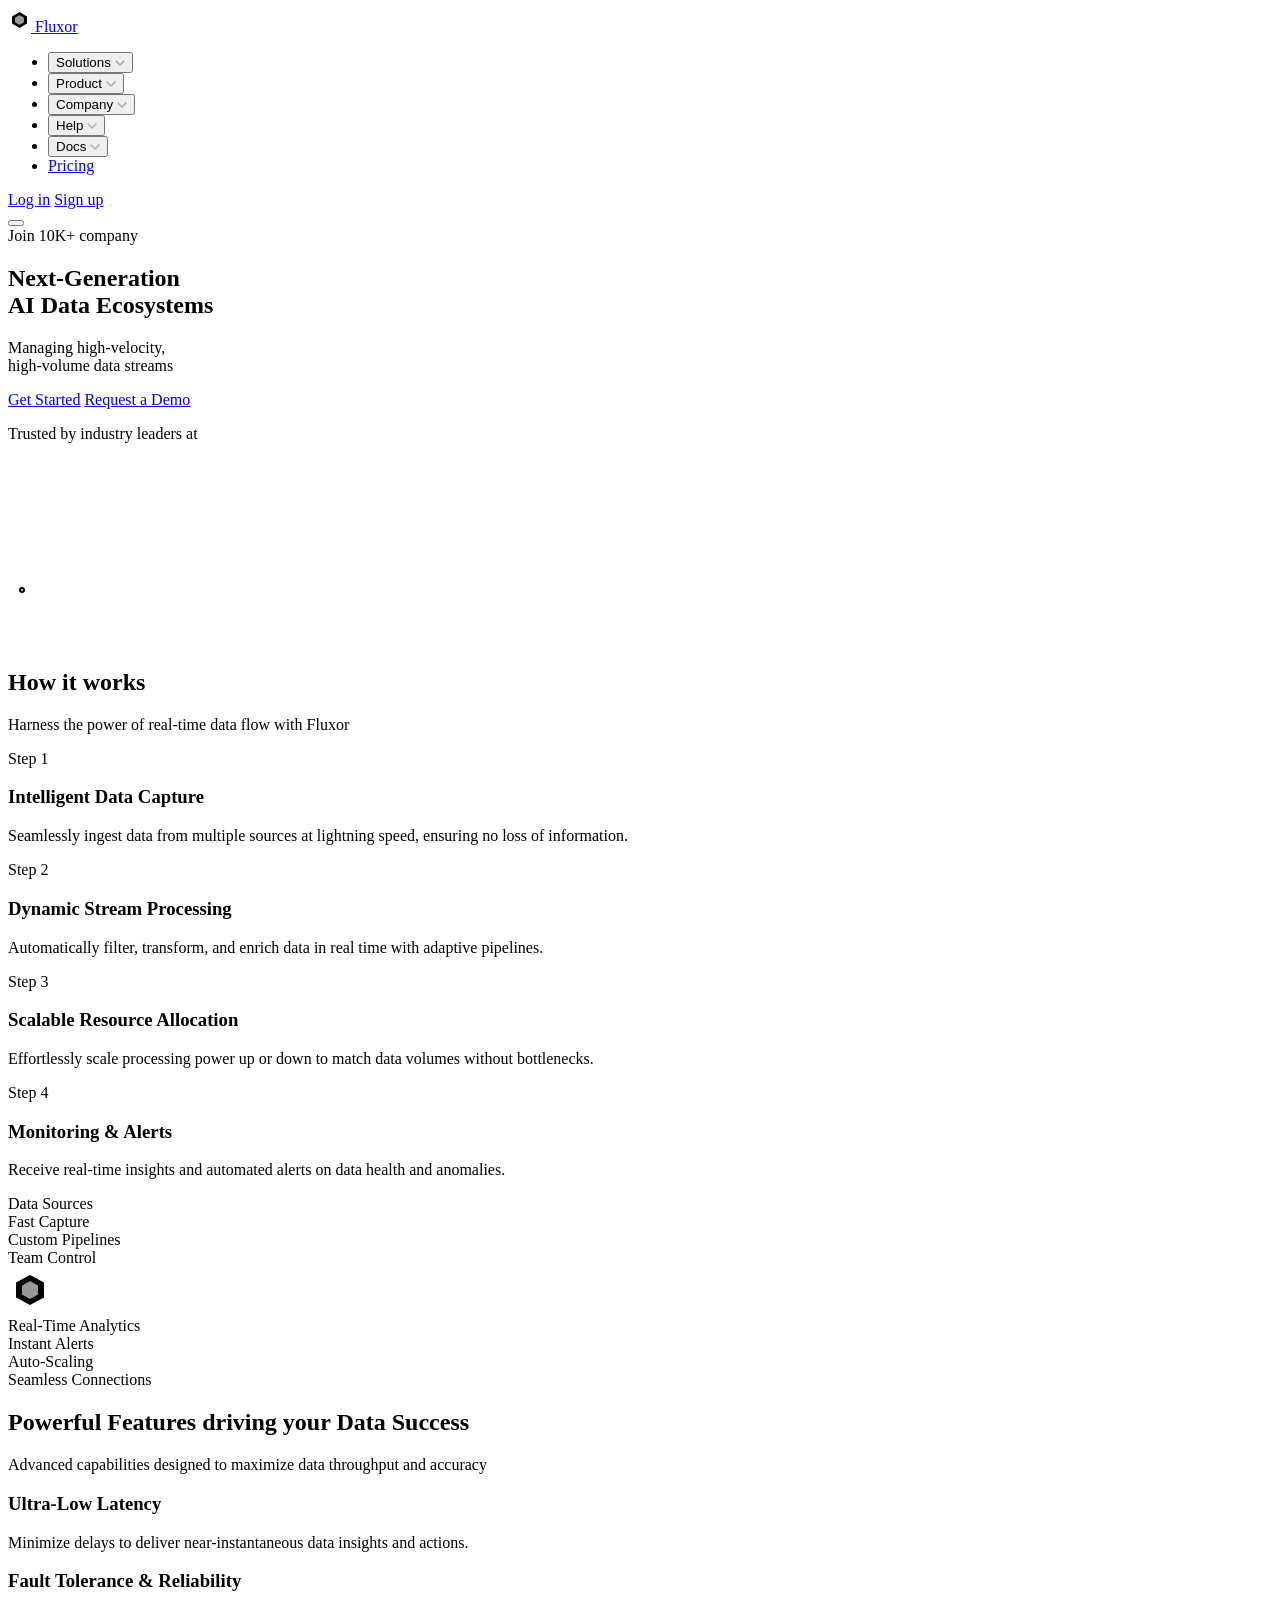
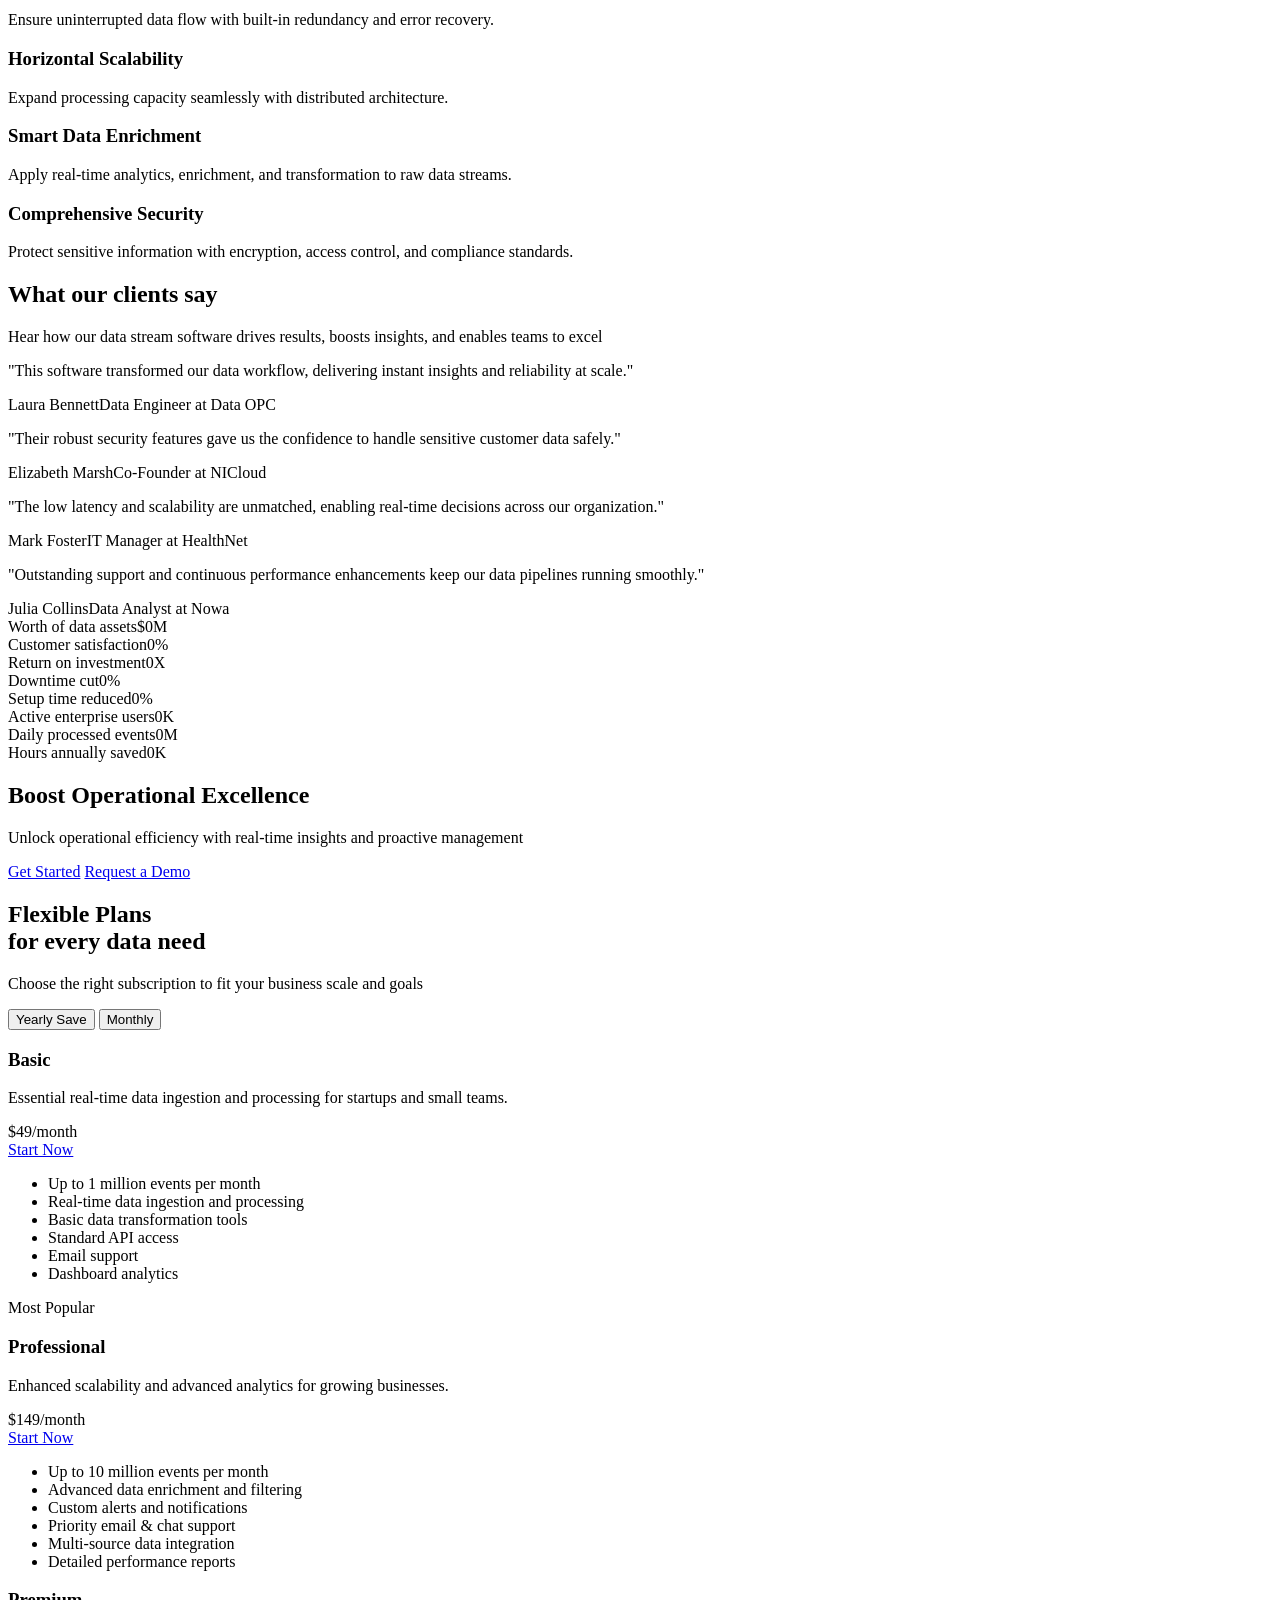
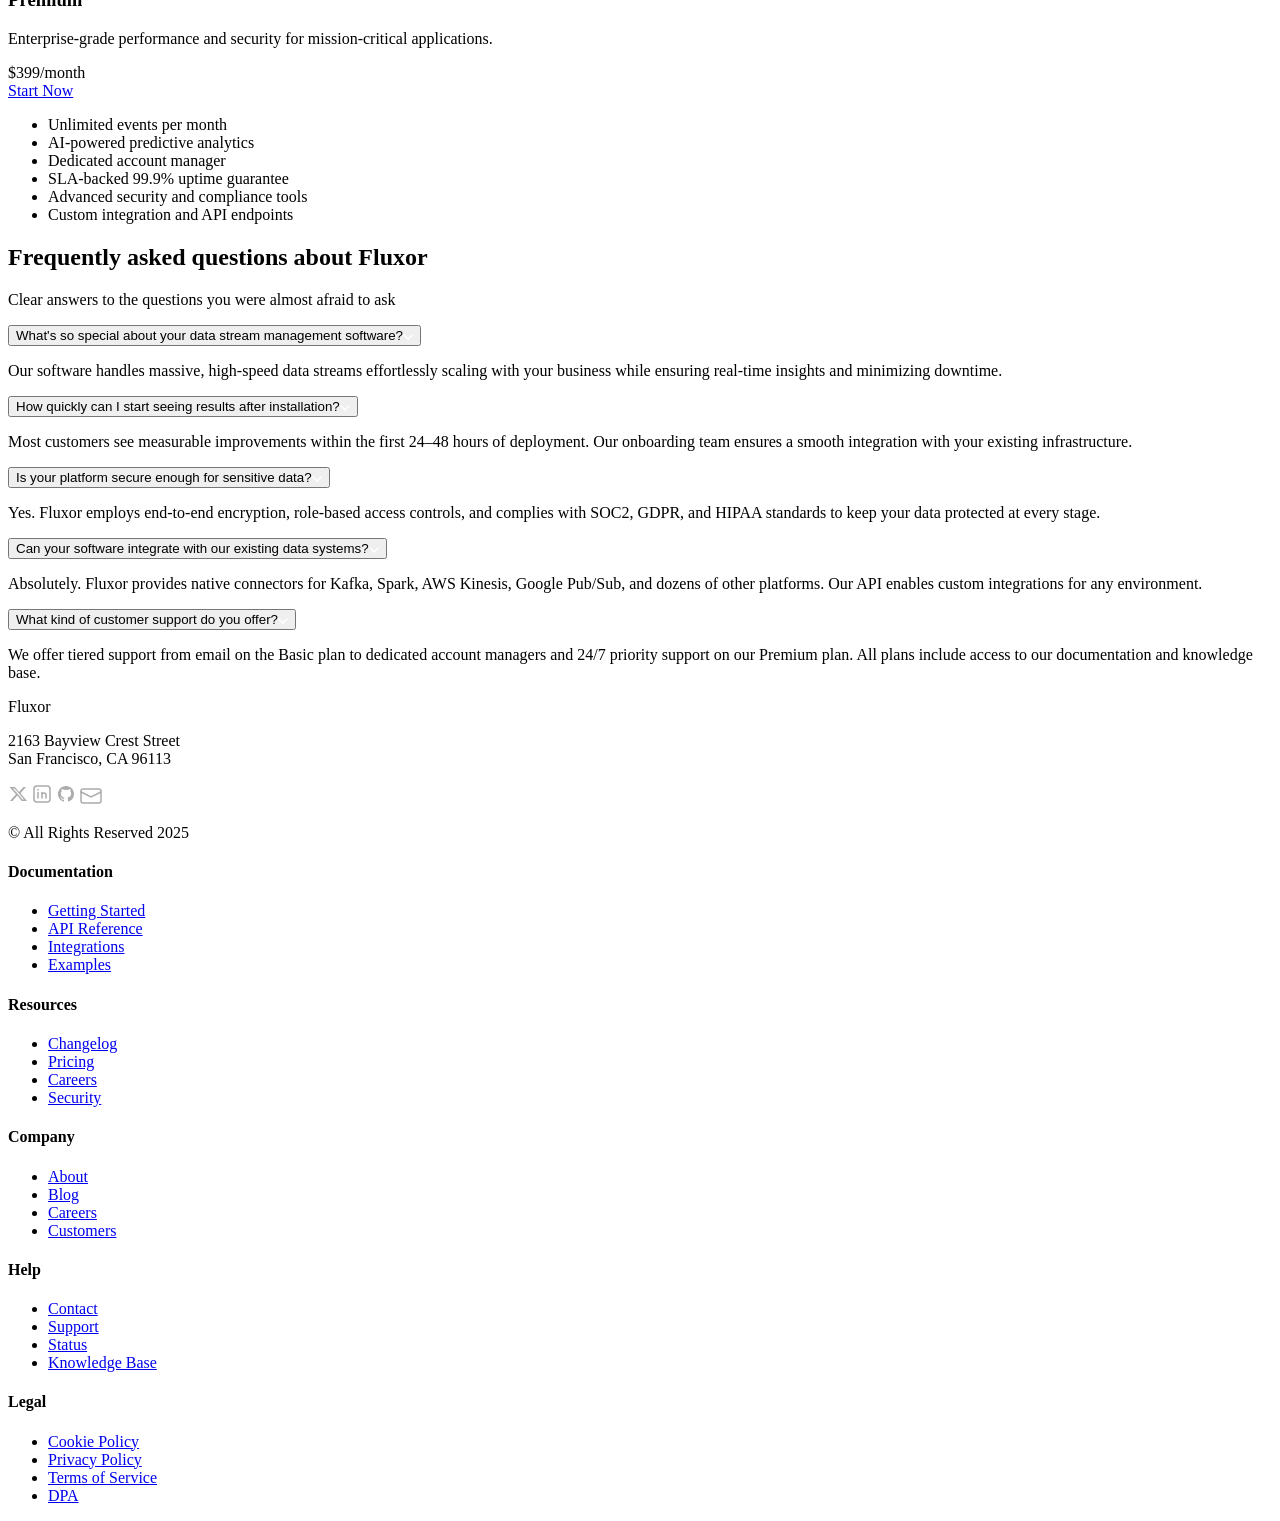
==== index.html @ b3dc68a2 "Rename Fluxor/index.html to index.html" ====
<!DOCTYPE html>
<html lang="en">
<head>
  <meta charset="UTF-8" />
  <meta name="viewport" content="width=device-width, initial-scale=1.0" />
  <meta name="description" content="Fluxor — Next-Generation AI Data Ecosystems. Managing high-velocity, high-volume data streams with real-time insights." />
  <title>Fluxor — AI Data Ecosystems</title>

  <!-- Styles -->
  <link rel="stylesheet" href="css/variables.css" />
  <link rel="stylesheet" href="css/navbar.css" />
  <link rel="stylesheet" href="css/hero.css" />
  <link rel="stylesheet" href="css/sections.css" />
  <link rel="stylesheet" href="css/animations.css" />
</head>
<body>

  <!-- =============================================
       NAVBAR
       ============================================= -->
  <header class="navbar" id="navbar">
    <nav class="navbar__inner">
      <a href="#" class="navbar__logo">
        <svg class="navbar__logo-icon" width="23" height="24" viewBox="0 0 23 24" fill="none" xmlns="http://www.w3.org/2000/svg">
          <path d="M11.5 0L23 6.5V17.5L11.5 24L0 17.5V6.5L11.5 0Z" fill="white" opacity="0.9"/>
          <path d="M11.5 4L19 8.5V15.5L11.5 20L4 15.5V8.5L11.5 4Z" fill="black"/>
          <path d="M11.5 7L16 9.8V14.2L11.5 17L7 14.2V9.8L11.5 7Z" fill="white" opacity="0.6"/>
        </svg>
        <span class="navbar__logo-text">Fluxor</span>
      </a>

      <ul class="navbar__menu" id="navbar-menu">
        <li class="navbar__item"><button class="navbar__link">Solutions <svg class="navbar__chevron" width="10" height="7" viewBox="0 0 10 7" fill="none"><path d="M1 1L5 5L9 1" stroke="#ACACAE" stroke-width="1.5" stroke-linecap="round"/></svg></button></li>
        <li class="navbar__item"><button class="navbar__link">Product <svg class="navbar__chevron" width="10" height="7" viewBox="0 0 10 7" fill="none"><path d="M1 1L5 5L9 1" stroke="#ACACAE" stroke-width="1.5" stroke-linecap="round"/></svg></button></li>
        <li class="navbar__item"><button class="navbar__link">Company <svg class="navbar__chevron" width="10" height="7" viewBox="0 0 10 7" fill="none"><path d="M1 1L5 5L9 1" stroke="#ACACAE" stroke-width="1.5" stroke-linecap="round"/></svg></button></li>
        <li class="navbar__item"><button class="navbar__link">Help <svg class="navbar__chevron" width="10" height="7" viewBox="0 0 10 7" fill="none"><path d="M1 1L5 5L9 1" stroke="#ACACAE" stroke-width="1.5" stroke-linecap="round"/></svg></button></li>
        <li class="navbar__item"><button class="navbar__link">Docs <svg class="navbar__chevron" width="10" height="7" viewBox="0 0 10 7" fill="none"><path d="M1 1L5 5L9 1" stroke="#ACACAE" stroke-width="1.5" stroke-linecap="round"/></svg></button></li>
        <li class="navbar__item"><a href="#pricing" class="navbar__link">Pricing</a></li>
      </ul>

      <div class="navbar__cta">
        <a href="#" class="navbar__login">Log in</a>
        <a href="#" class="btn btn--outline btn--sm">Sign up</a>
      </div>

      <button class="navbar__hamburger" id="navbar-toggle" aria-label="Toggle menu" aria-expanded="false">
        <span></span><span></span><span></span>
      </button>
    </nav>
  </header>


  <!-- =============================================
       HERO
       ============================================= -->
  <section class="hero" id="hero">
    <div class="hero__bg" aria-hidden="true">
      <div class="hero__bg-glow hero__bg-glow--1"></div>
      <div class="hero__bg-glow hero__bg-glow--2"></div>
      <div class="hero__bg-glow hero__bg-glow--3"></div>
      <div class="hero__bg-line hero__bg-line--1"></div>
      <div class="hero__bg-line hero__bg-line--2"></div>
    </div>
    <div class="hero__content">
      <div class="hero__pill">
        <div class="hero__pill-avatars" aria-hidden="true">
          <span class="hero__avatar hero__avatar--1"></span>
          <span class="hero__avatar hero__avatar--2"></span>
          <span class="hero__avatar hero__avatar--3"></span>
          <span class="hero__avatar hero__avatar--4"></span>
        </div>
        <span class="hero__pill-text">Join 10K+ company</span>
      </div>
      <h1 class="hero__headline">Next-Generation<br>AI Data Ecosystems</h1>
      <p class="hero__subheadline">Managing high-velocity,<br>high-volume data streams</p>
      <div class="hero__ctas">
        <a href="#" class="btn btn--primary">Get Started</a>
        <a href="#" class="btn btn--outline">Request a Demo</a>
      </div>
    </div>
  </section>


  <!-- =============================================
       LOGO CAROUSEL
       ============================================= -->
  <section class="logos" id="logos">
    <div class="logos__inner">
      <p class="logos__label">Trusted by industry leaders at</p>
      <div class="logos__track">
        <div class="logos__item">
          <svg width="155" height="34" viewBox="0 0 155 34" fill="none"><path d="M14 17L8 11L14 5" stroke="white" stroke-width="1.5" stroke-linecap="round"/><path d="M20 17L26 11L20 5" stroke="white" stroke-width="1.5" stroke-linecap="round"/><text x="38" y="22" fill="white" font-family="Helvetica Neue, sans-serif" font-size="16">Echo Valley</text></svg>
        </div>
        <div class="logos__item">
          <svg width="155" height="34" viewBox="0 0 155 34" fill="none"><circle cx="14" cy="17" r="8" stroke="white" stroke-width="1.5" fill="none"/><path d="M10 17L14 13L18 17L14 21Z" fill="white"/><text x="30" y="22" fill="white" font-family="Helvetica Neue, sans-serif" font-size="16">Celestial</text></svg>
        </div>
        <div class="logos__item">
          <svg width="155" height="34" viewBox="0 0 155 34" fill="none"><path d="M6 17L12 11L18 17L12 23Z" fill="white"/><path d="M14 17L20 11L26 17L20 23Z" fill="white" opacity="0.5"/><text x="34" y="22" fill="white" font-family="Helvetica Neue, sans-serif" font-size="16">Acme Corp</text></svg>
        </div>
        <div class="logos__item">
          <svg width="155" height="34" viewBox="0 0 155 34" fill="none"><circle cx="14" cy="17" r="6" fill="white" opacity="0.9"/><circle cx="14" cy="17" r="3" fill="black"/><circle cx="14" cy="17" r="1" fill="white"/><text x="28" y="22" fill="white" font-family="Helvetica Neue, sans-serif" font-size="16">Quantum</text></svg>
        </div>
        <div class="logos__item">
          <svg width="92" height="34" viewBox="0 0 92 34" fill="none"><text x="0" y="22" fill="white" font-family="Helvetica Neue, sans-serif" font-size="18" font-weight="700" letter-spacing="-0.5">2TWICE</text></svg>
        </div>
      </div>
    </div>
  </section>


  <!-- =============================================
       HOW IT WORKS
       ============================================= -->
  <section class="how" id="how-it-works">
    <div class="how__inner">
      <div class="how__header">
        <h2 class="section-title">How it works</h2>
        <p class="section-subtitle">Harness the power of real-time data flow with Fluxor</p>
      </div>
      <div class="how__timeline">
        <div class="how__line" aria-hidden="true">
          <span class="how__dot how__dot--1"></span>
          <span class="how__dot how__dot--2"></span>
          <span class="how__dot how__dot--3"></span>
          <span class="how__dot how__dot--4"></span>
        </div>
        <div class="how__steps">
          <div class="how__step reveal">
            <span class="how__step-badge">Step 1</span>
            <div class="how__step-body">
              <h3 class="how__step-title">Intelligent Data Capture</h3>
              <p class="how__step-desc">Seamlessly ingest data from multiple sources at lightning speed, ensuring no loss of information.</p>
            </div>
          </div>
          <div class="how__step reveal">
            <span class="how__step-badge">Step 2</span>
            <div class="how__step-body">
              <h3 class="how__step-title">Dynamic Stream Processing</h3>
              <p class="how__step-desc">Automatically filter, transform, and enrich data in real time with adaptive pipelines.</p>
            </div>
          </div>
          <div class="how__step reveal">
            <span class="how__step-badge">Step 3</span>
            <div class="how__step-body">
              <h3 class="how__step-title">Scalable Resource Allocation</h3>
              <p class="how__step-desc">Effortlessly scale processing power up or down to match data volumes without bottlenecks.</p>
            </div>
          </div>
          <div class="how__step reveal">
            <span class="how__step-badge">Step 4</span>
            <div class="how__step-body">
              <h3 class="how__step-title">Monitoring &amp; Alerts</h3>
              <p class="how__step-desc">Receive real-time insights and automated alerts on data health and anomalies.</p>
            </div>
          </div>
        </div>
      </div>
      <div class="how__diagram reveal" aria-hidden="true">
        <div class="how__diagram-card how__diagram-card--left">
          <div class="how__diagram-item">Data Sources</div>
          <div class="how__diagram-item">Fast Capture</div>
          <div class="how__diagram-item">Custom Pipelines</div>
          <div class="how__diagram-item">Team Control</div>
        </div>
        <div class="how__diagram-center">
          <div class="how__diagram-logo">
            <svg width="44" height="46" viewBox="0 0 44 46" fill="none"><path d="M22 0L44 11.5V34.5L22 46L0 34.5V11.5L22 0Z" fill="white" opacity="0.9"/><path d="M22 8L36 15.5V30.5L22 38L8 30.5V15.5L22 8Z" fill="black"/><path d="M22 14L30 18.5V27.5L22 32L14 27.5V18.5L22 14Z" fill="white" opacity="0.6"/></svg>
          </div>
        </div>
        <div class="how__diagram-card how__diagram-card--right">
          <div class="how__diagram-item">Real-Time Analytics</div>
          <div class="how__diagram-item">Instant Alerts</div>
          <div class="how__diagram-item">Auto-Scaling</div>
          <div class="how__diagram-item">Seamless Connections</div>
        </div>
      </div>
    </div>
  </section>


  <!-- =============================================
       FEATURES
       ============================================= -->
  <section class="features" id="features">
    <div class="features__inner">
      <div class="features__header reveal">
        <h2 class="section-title">Powerful Features driving your Data Success</h2>
        <p class="section-subtitle">Advanced capabilities designed to maximize data throughput and accuracy</p>
      </div>
      <div class="features__grid">
        <div class="feature-card reveal">
          <h3 class="feature-card__title">Ultra-Low Latency</h3>
          <p class="feature-card__desc">Minimize delays to deliver near-instantaneous data insights and actions.</p>
          <div class="feature-card__art" aria-hidden="true"><span class="art-ring art-ring--1"></span><span class="art-ring art-ring--2"></span><span class="art-ring art-ring--3"></span></div>
        </div>
        <div class="feature-card reveal">
          <h3 class="feature-card__title">Fault Tolerance &amp; Reliability</h3>
          <p class="feature-card__desc">Ensure uninterrupted data flow with built-in redundancy and error recovery.</p>
          <div class="feature-card__art" aria-hidden="true"><span class="art-cube"></span></div>
        </div>
        <div class="feature-card reveal">
          <h3 class="feature-card__title">Horizontal Scalability</h3>
          <p class="feature-card__desc">Expand processing capacity seamlessly with distributed architecture.</p>
          <div class="feature-card__art" aria-hidden="true"><span class="art-hex"></span></div>
        </div>
        <div class="feature-card reveal">
          <h3 class="feature-card__title">Smart Data Enrichment</h3>
          <p class="feature-card__desc">Apply real-time analytics, enrichment, and transformation to raw data streams.</p>
          <div class="feature-card__art" aria-hidden="true"><span class="art-cube2"></span></div>
        </div>
        <div class="feature-card reveal">
          <h3 class="feature-card__title">Comprehensive Security</h3>
          <p class="feature-card__desc">Protect sensitive information with encryption, access control, and compliance standards.</p>
          <div class="feature-card__art" aria-hidden="true"><span class="art-shield"></span></div>
        </div>
      </div>
    </div>
  </section>


  <!-- =============================================
       REVIEWS
       ============================================= -->
  <section class="reviews" id="reviews">
    <div class="reviews__inner">
      <div class="reviews__header reveal">
        <h2 class="section-title">What our clients say</h2>
        <p class="section-subtitle">Hear how our data stream software drives results, boosts insights, and enables teams to excel</p>
      </div>
      <div class="reviews__carousel-wrapper">
        <div class="reviews__track" id="reviews-track">
          <div class="review-card reveal">
            <p class="review-card__quote">"This software transformed our data workflow, delivering instant insights and reliability at scale."</p>
            <div class="review-card__author">
              <div class="review-card__avatars"><span class="review-card__av review-card__av--1"></span><span class="review-card__av review-card__av--2"></span></div>
              <div class="review-card__info"><span class="review-card__name">Laura Bennett</span><span class="review-card__role">Data Engineer at Data OPC</span></div>
            </div>
          </div>
          <div class="review-card reveal">
            <p class="review-card__quote">"Their robust security features gave us the confidence to handle sensitive customer data safely."</p>
            <div class="review-card__author">
              <div class="review-card__avatars"><span class="review-card__av review-card__av--3"></span><span class="review-card__av review-card__av--4"></span></div>
              <div class="review-card__info"><span class="review-card__name">Elizabeth Marsh</span><span class="review-card__role">Co-Founder at NICloud</span></div>
            </div>
          </div>
          <div class="review-card reveal">
            <p class="review-card__quote">"The low latency and scalability are unmatched, enabling real-time decisions across our organization."</p>
            <div class="review-card__author">
              <div class="review-card__avatars"><span class="review-card__av review-card__av--1"></span><span class="review-card__av review-card__av--3"></span></div>
              <div class="review-card__info"><span class="review-card__name">Mark Foster</span><span class="review-card__role">IT Manager at HealthNet</span></div>
            </div>
          </div>
          <div class="review-card reveal">
            <p class="review-card__quote">"Outstanding support and continuous performance enhancements keep our data pipelines running smoothly."</p>
            <div class="review-card__author">
              <div class="review-card__avatars"><span class="review-card__av review-card__av--2"></span><span class="review-card__av review-card__av--4"></span></div>
              <div class="review-card__info"><span class="review-card__name">Julia Collins</span><span class="review-card__role">Data Analyst at Nowa</span></div>
            </div>
          </div>
        </div>
      </div>
    </div>
  </section>


  <!-- =============================================
       STATS
       ============================================= -->
  <section class="stats" id="stats">
    <div class="stats__bg" aria-hidden="true"><div class="stats__globe"></div></div>
    <div class="stats__inner">
      <div class="stats__card reveal">
        <div class="stats__grid">
          <div class="stat-item reveal"><span class="stat-item__label">Worth of data assets</span><span class="stat-item__value" data-target="1.2" data-suffix="M" data-prefix="$">$0M</span></div>
          <div class="stat-item reveal"><span class="stat-item__label">Customer satisfaction</span><span class="stat-item__value" data-target="98" data-suffix="%">0%</span></div>
          <div class="stat-item reveal"><span class="stat-item__label">Return on investment</span><span class="stat-item__value" data-target="5" data-suffix="X">0X</span></div>
          <div class="stat-item reveal"><span class="stat-item__label">Downtime cut</span><span class="stat-item__value" data-target="87" data-suffix="%">0%</span></div>
          <div class="stat-item reveal"><span class="stat-item__label">Setup time reduced</span><span class="stat-item__value" data-target="65" data-suffix="%">0%</span></div>
          <div class="stat-item reveal"><span class="stat-item__label">Active enterprise users</span><span class="stat-item__value" data-target="12" data-suffix="K">0K</span></div>
          <div class="stat-item reveal"><span class="stat-item__label">Daily processed events</span><span class="stat-item__value" data-target="13" data-suffix="M">0M</span></div>
          <div class="stat-item reveal"><span class="stat-item__label">Hours annually saved</span><span class="stat-item__value" data-target="150" data-suffix="K">0K</span></div>
        </div>
        <div class="stats__cta reveal">
          <h2 class="stats__cta-title">Boost Operational Excellence</h2>
          <p class="stats__cta-subtitle">Unlock operational efficiency with real-time insights and proactive management</p>
          <div class="stats__cta-btns">
            <a href="#" class="btn btn--primary">Get Started</a>
            <a href="#" class="btn btn--outline">Request a Demo</a>
          </div>
        </div>
      </div>
    </div>
  </section>


  <!-- =============================================
       PRICING
       ============================================= -->
  <section class="pricing" id="pricing">
    <div class="pricing__inner">
      <div class="pricing__header reveal">
        <h2 class="section-title">Flexible Plans<br>for every data need</h2>
        <p class="section-subtitle">Choose the right subscription to fit your business scale and goals</p>
      </div>
      <div class="pricing__toggle reveal" id="pricing-toggle">
        <button class="pricing__toggle-btn pricing__toggle-btn--active" data-plan="yearly">Yearly <span class="pricing__toggle-badge">Save</span></button>
        <button class="pricing__toggle-btn" data-plan="monthly">Monthly</button>
      </div>
      <div class="pricing__cards">
        <div class="pricing-card reveal">
          <div class="pricing-card__header"><h3 class="pricing-card__name">Basic</h3><p class="pricing-card__desc">Essential real-time data ingestion and processing for startups and small teams.</p></div>
          <div class="pricing-card__price"><span class="pricing-card__amount" data-yearly="$49" data-monthly="$59">$49</span><span class="pricing-card__period">/month</span></div>
          <a href="#" class="btn btn--pricing-secondary">Start Now</a>
          <ul class="pricing-card__features">
            <li><span class="pricing-card__check"></span>Up to 1 million events per month</li>
            <li><span class="pricing-card__check"></span>Real-time data ingestion and processing</li>
            <li><span class="pricing-card__check"></span>Basic data transformation tools</li>
            <li><span class="pricing-card__check"></span>Standard API access</li>
            <li><span class="pricing-card__check"></span>Email support</li>
            <li><span class="pricing-card__check"></span>Dashboard analytics</li>
          </ul>
        </div>
        <div class="pricing-card pricing-card--featured reveal">
          <div class="pricing-card__popular">Most Popular</div>
          <div class="pricing-card__header"><h3 class="pricing-card__name">Professional</h3><p class="pricing-card__desc">Enhanced scalability and advanced analytics for growing businesses.</p></div>
          <div class="pricing-card__price"><span class="pricing-card__amount" data-yearly="$149" data-monthly="$179">$149</span><span class="pricing-card__period">/month</span></div>
          <a href="#" class="btn btn--pricing-primary">Start Now</a>
          <ul class="pricing-card__features">
            <li><span class="pricing-card__check"></span>Up to 10 million events per month</li>
            <li><span class="pricing-card__check"></span>Advanced data enrichment and filtering</li>
            <li><span class="pricing-card__check"></span>Custom alerts and notifications</li>
            <li><span class="pricing-card__check"></span>Priority email &amp; chat support</li>
            <li><span class="pricing-card__check"></span>Multi-source data integration</li>
            <li><span class="pricing-card__check"></span>Detailed performance reports</li>
          </ul>
        </div>
        <div class="pricing-card reveal">
          <div class="pricing-card__header"><h3 class="pricing-card__name">Premium</h3><p class="pricing-card__desc">Enterprise-grade performance and security for mission-critical applications.</p></div>
          <div class="pricing-card__price"><span class="pricing-card__amount" data-yearly="$399" data-monthly="$479">$399</span><span class="pricing-card__period">/month</span></div>
          <a href="#" class="btn btn--pricing-secondary">Start Now</a>
          <ul class="pricing-card__features">
            <li><span class="pricing-card__check"></span>Unlimited events per month</li>
            <li><span class="pricing-card__check"></span>AI-powered predictive analytics</li>
            <li><span class="pricing-card__check"></span>Dedicated account manager</li>
            <li><span class="pricing-card__check"></span>SLA-backed 99.9% uptime guarantee</li>
            <li><span class="pricing-card__check"></span>Advanced security and compliance tools</li>
            <li><span class="pricing-card__check"></span>Custom integration and API endpoints</li>
          </ul>
        </div>
      </div>
    </div>
  </section>


  <!-- =============================================
       FAQ
       ============================================= -->
  <section class="faq" id="faq">
    <div class="faq__inner">
      <div class="faq__header reveal">
        <h2 class="section-title">Frequently asked questions about Fluxor</h2>
        <p class="section-subtitle">Clear answers to the questions you were almost afraid to ask</p>
      </div>
      <div class="faq__list">
        <div class="faq-item faq-item--open reveal">
          <button class="faq-item__question" aria-expanded="true"><span>What's so special about your data stream management software?</span><svg class="faq-item__icon" width="10" height="6" viewBox="0 0 10 6" fill="none"><path d="M1 1L5 5L9 1" stroke="white" stroke-width="1.5" stroke-linecap="round"/></svg></button>
          <div class="faq-item__answer"><p>Our software handles massive, high-speed data streams effortlessly scaling with your business while ensuring real-time insights and minimizing downtime.</p></div>
        </div>
        <div class="faq-item reveal">
          <button class="faq-item__question" aria-expanded="false"><span>How quickly can I start seeing results after installation?</span><svg class="faq-item__icon" width="10" height="6" viewBox="0 0 10 6" fill="none"><path d="M1 1L5 5L9 1" stroke="white" stroke-width="1.5" stroke-linecap="round"/></svg></button>
          <div class="faq-item__answer"><p>Most customers see measurable improvements within the first 24–48 hours of deployment. Our onboarding team ensures a smooth integration with your existing infrastructure.</p></div>
        </div>
        <div class="faq-item reveal">
          <button class="faq-item__question" aria-expanded="false"><span>Is your platform secure enough for sensitive data?</span><svg class="faq-item__icon" width="10" height="6" viewBox="0 0 10 6" fill="none"><path d="M1 1L5 5L9 1" stroke="white" stroke-width="1.5" stroke-linecap="round"/></svg></button>
          <div class="faq-item__answer"><p>Yes. Fluxor employs end-to-end encryption, role-based access controls, and complies with SOC2, GDPR, and HIPAA standards to keep your data protected at every stage.</p></div>
        </div>
        <div class="faq-item reveal">
          <button class="faq-item__question" aria-expanded="false"><span>Can your software integrate with our existing data systems?</span><svg class="faq-item__icon" width="10" height="6" viewBox="0 0 10 6" fill="none"><path d="M1 1L5 5L9 1" stroke="white" stroke-width="1.5" stroke-linecap="round"/></svg></button>
          <div class="faq-item__answer"><p>Absolutely. Fluxor provides native connectors for Kafka, Spark, AWS Kinesis, Google Pub/Sub, and dozens of other platforms. Our API enables custom integrations for any environment.</p></div>
        </div>
        <div class="faq-item reveal">
          <button class="faq-item__question" aria-expanded="false"><span>What kind of customer support do you offer?</span><svg class="faq-item__icon" width="10" height="6" viewBox="0 0 10 6" fill="none"><path d="M1 1L5 5L9 1" stroke="white" stroke-width="1.5" stroke-linecap="round"/></svg></button>
          <div class="faq-item__answer"><p>We offer tiered support from email on the Basic plan to dedicated account managers and 24/7 priority support on our Premium plan. All plans include access to our documentation and knowledge base.</p></div>
        </div>
      </div>
    </div>
  </section>


  <!-- =============================================
       FOOTER
       ============================================= -->
  <footer class="footer" id="footer">
    <div class="footer__wordmark" aria-hidden="true"><span class="footer__wordmark-text">Fluxor</span></div>
    <div class="footer__bottom">
      <div class="footer__bottom-inner">
        <div class="footer__left">
          <p class="footer__address">2163 Bayview Crest Street<br>San Francisco, CA 96113</p>
          <div class="footer__social">
            <a href="#" class="footer__social-btn" aria-label="Twitter"><svg width="20" height="20" viewBox="0 0 20 20" fill="none"><path d="M15.5 3H18L12.5 9.3L19 17H13.7L9.4 11.5L4.5 17H2L8 10.3L1.5 3H7L10.9 8.1L15.5 3ZM14.5 15.5H16L6.6 4.5H5L14.5 15.5Z" fill="#ACACAE"/></svg></a>
            <a href="#" class="footer__social-btn" aria-label="LinkedIn"><svg width="20" height="20" viewBox="0 0 20 20" fill="none"><rect x="2" y="2" width="16" height="16" rx="3" stroke="#ACACAE" stroke-width="1.5"/><path d="M6 8.5V14M6 5.5V6M10 14V11C10 9.9 10.9 9 12 9C13.1 9 14 9.9 14 11V14M10 8.5V14" stroke="#ACACAE" stroke-width="1.5" stroke-linecap="round"/></svg></a>
            <a href="#" class="footer__social-btn" aria-label="GitHub"><svg width="20" height="20" viewBox="0 0 20 20" fill="none"><path d="M10 2C5.58 2 2 5.58 2 10C2 13.54 4.29 16.53 7.47 17.59C7.87 17.66 8.02 17.42 8.02 17.21V15.77C5.8 16.26 5.33 14.73 5.33 14.73C4.97 13.81 4.45 13.57 4.45 13.57C3.73 13.08 4.5 13.09 4.5 13.09C5.3 13.14 5.72 13.9 5.72 13.9C6.43 15.1 7.57 14.75 8.05 14.54C8.12 14.03 8.33 13.68 8.56 13.48C6.78 13.28 4.91 12.6 4.91 9.5C4.91 8.59 5.23 7.85 5.74 7.27C5.66 7.07 5.38 6.23 5.82 5.09C5.82 5.09 6.49 4.87 8.02 5.94C8.67 5.77 9.34 5.68 10 5.68C10.66 5.68 11.33 5.77 11.98 5.94C13.51 4.87 14.18 5.09 14.18 5.09C14.62 6.23 14.34 7.07 14.26 7.27C14.77 7.85 15.09 8.59 15.09 9.5C15.09 12.61 13.22 13.28 11.43 13.47C11.72 13.72 11.98 14.21 11.98 14.96V17.21C11.98 17.42 12.13 17.67 12.54 17.59C15.71 16.53 18 13.54 18 10C18 5.58 14.42 2 10 2Z" fill="#ACACAE"/></svg></a>
            <a href="#" class="footer__social-btn" aria-label="Email"><svg width="22" height="16" viewBox="0 0 22 16" fill="none"><rect x="1" y="1" width="20" height="14" rx="2" stroke="#ACACAE" stroke-width="1.5"/><path d="M1 4L11 9L21 4" stroke="#ACACAE" stroke-width="1.5" stroke-linecap="round"/></svg></a>
          </div>
          <p class="footer__copy">© All Rights Reserved 2025</p>
        </div>
        <div class="footer__links">
          <div class="footer__col"><h4 class="footer__col-title">Documentation</h4><ul><li><a href="#">Getting Started</a></li><li><a href="#">API Reference</a></li><li><a href="#">Integrations</a></li><li><a href="#">Examples</a></li></ul></div>
          <div class="footer__col"><h4 class="footer__col-title">Resources</h4><ul><li><a href="#">Changelog</a></li><li><a href="#">Pricing</a></li><li><a href="#">Careers</a></li><li><a href="#">Security</a></li></ul></div>
          <div class="footer__col"><h4 class="footer__col-title">Company</h4><ul><li><a href="#">About</a></li><li><a href="#">Blog</a></li><li><a href="#">Careers</a></li><li><a href="#">Customers</a></li></ul></div>
          <div class="footer__col"><h4 class="footer__col-title">Help</h4><ul><li><a href="#">Contact</a></li><li><a href="#">Support</a></li><li><a href="#">Status</a></li><li><a href="#">Knowledge Base</a></li></ul></div>
          <div class="footer__col"><h4 class="footer__col-title">Legal</h4><ul><li><a href="#">Cookie Policy</a></li><li><a href="#">Privacy Policy</a></li><li><a href="#">Terms of Service</a></li><li><a href="#">DPA</a></li></ul></div>
        </div>
      </div>
    </div>
  </footer>

  <!-- Scripts -->
  <script src="js/main.js"></script>
</body>
</html>
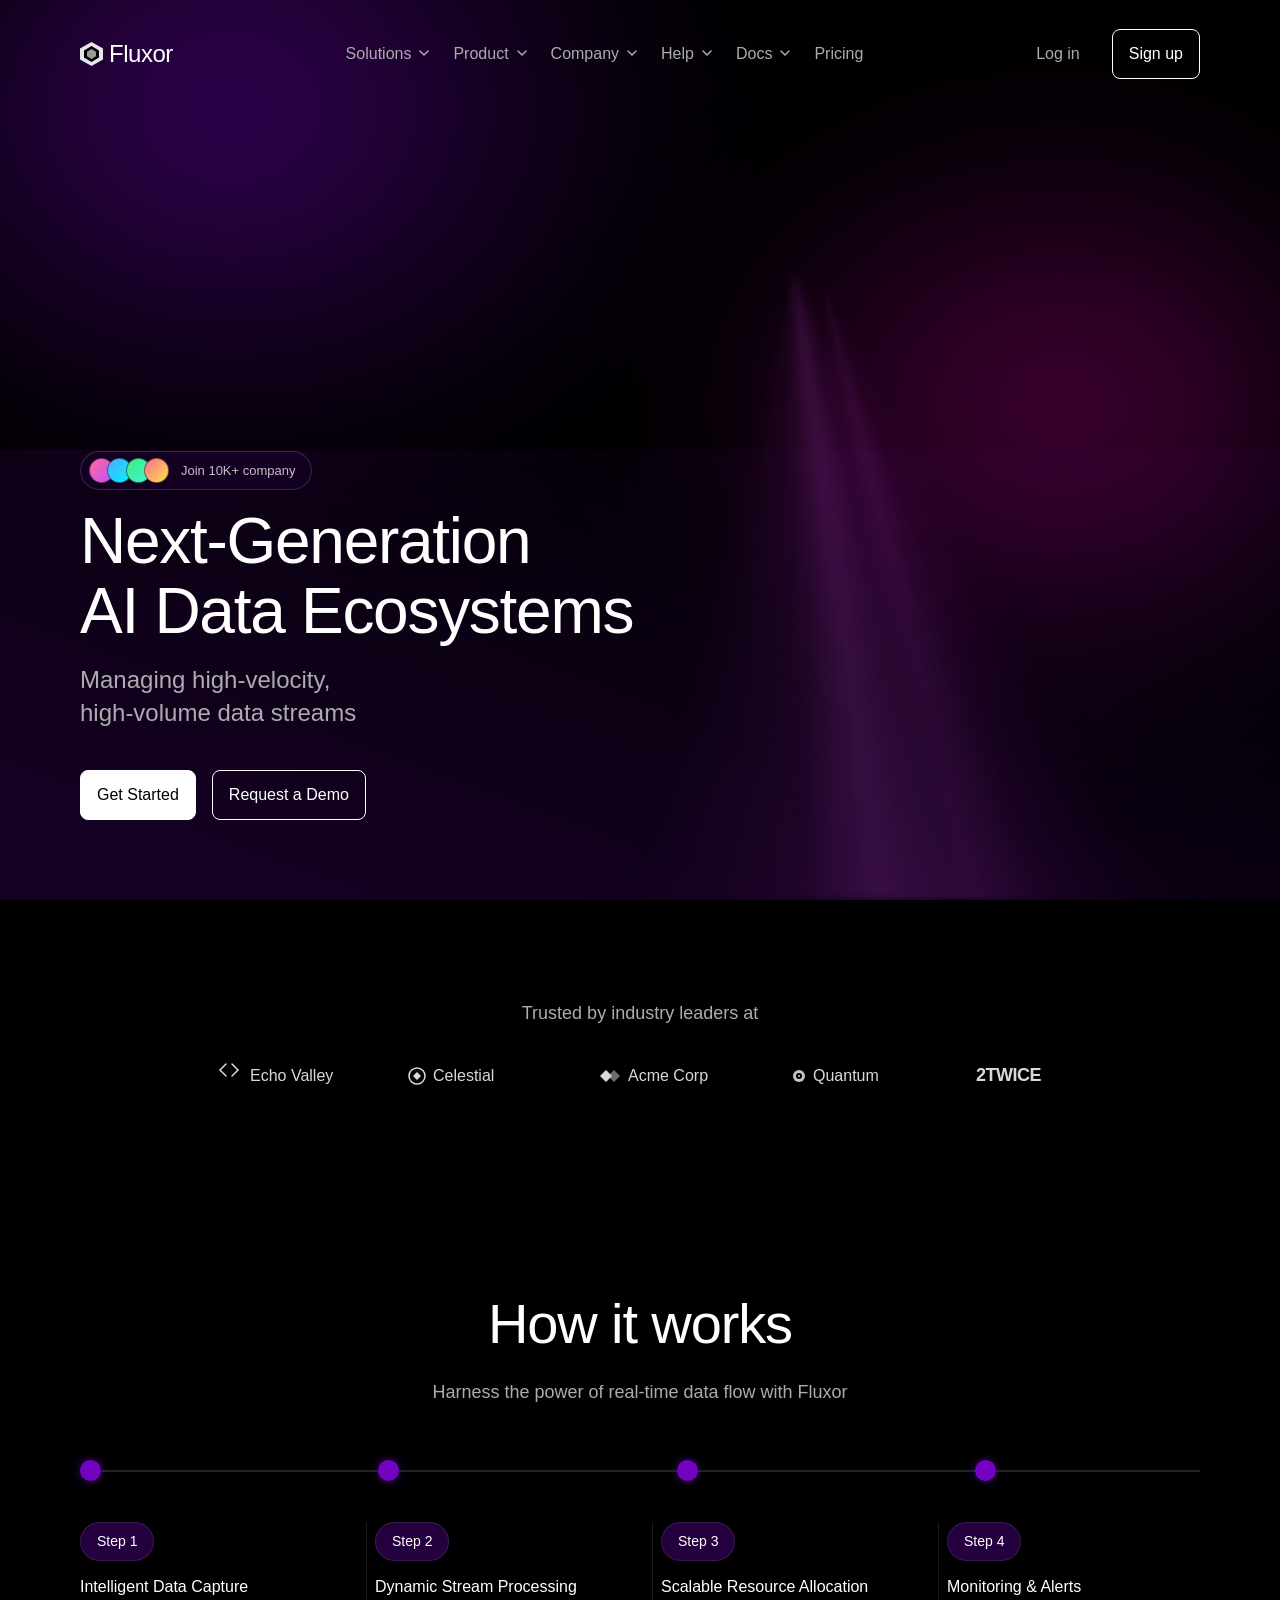
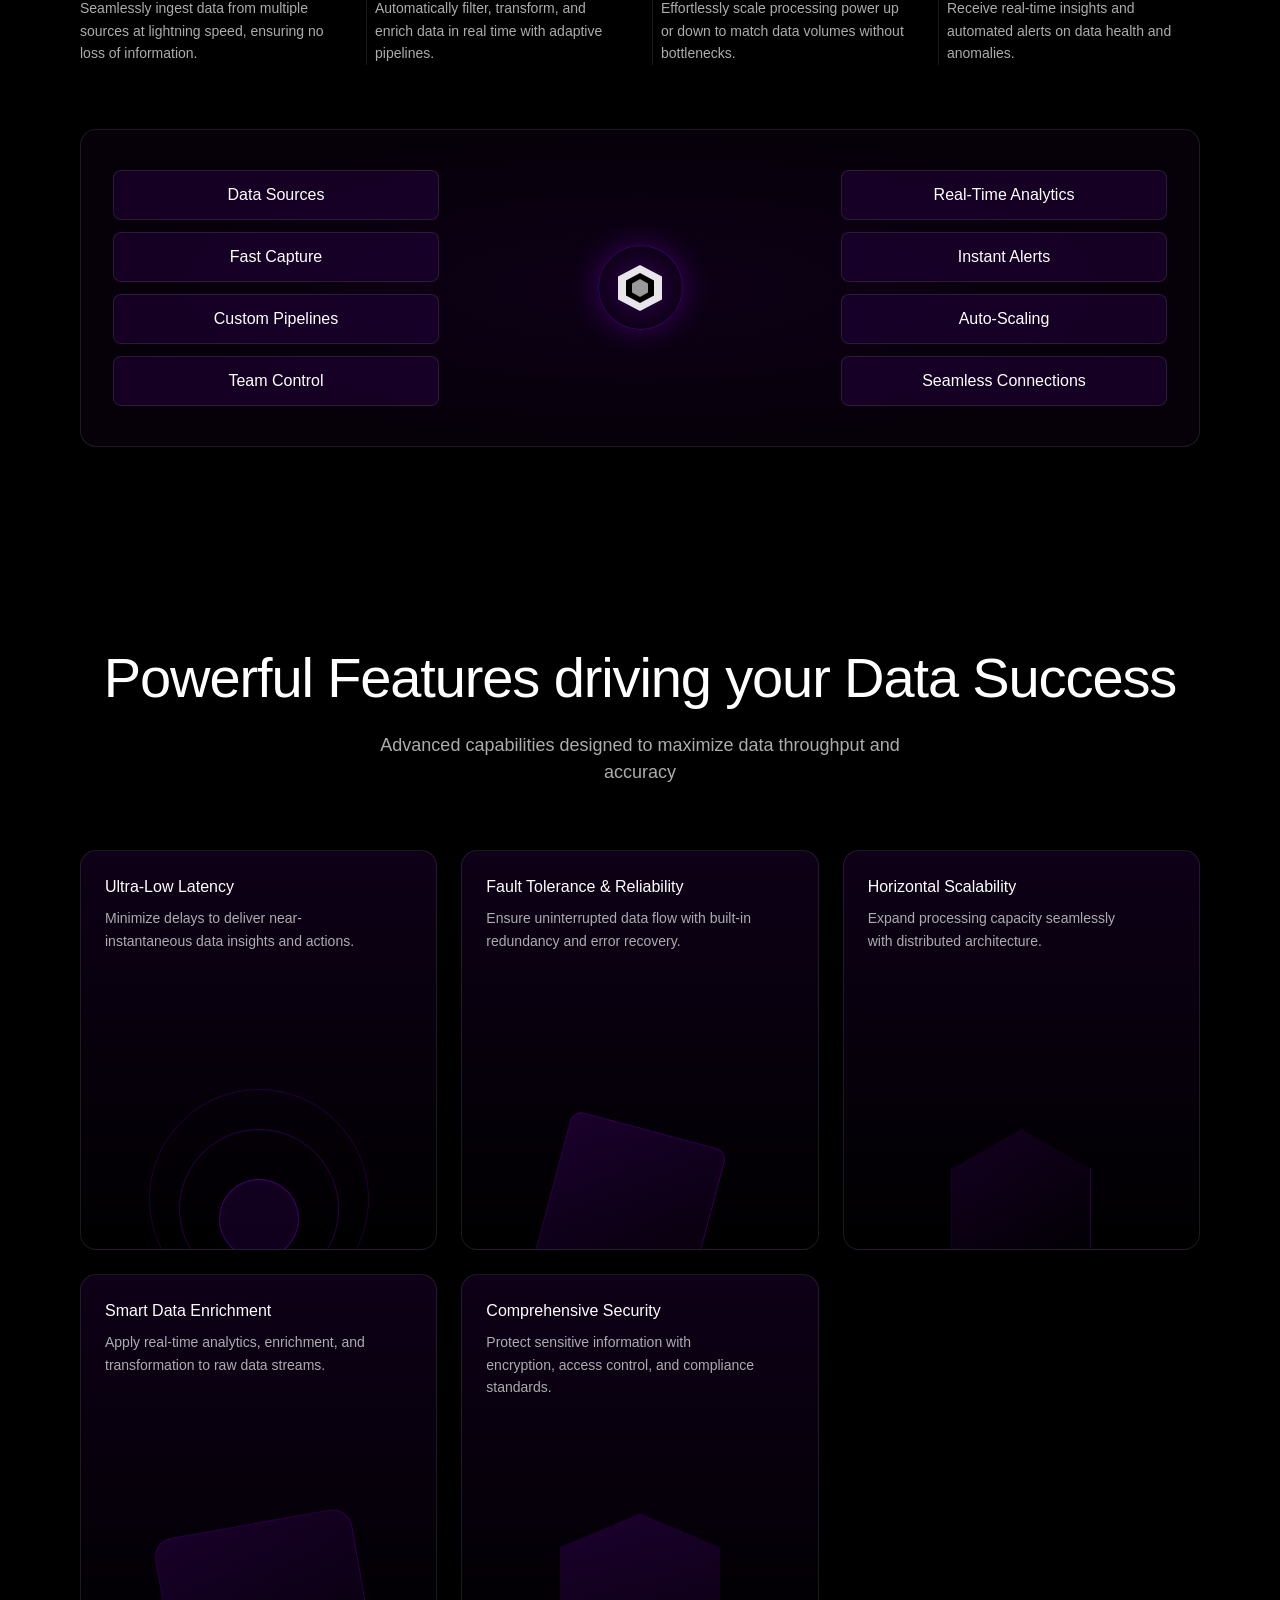
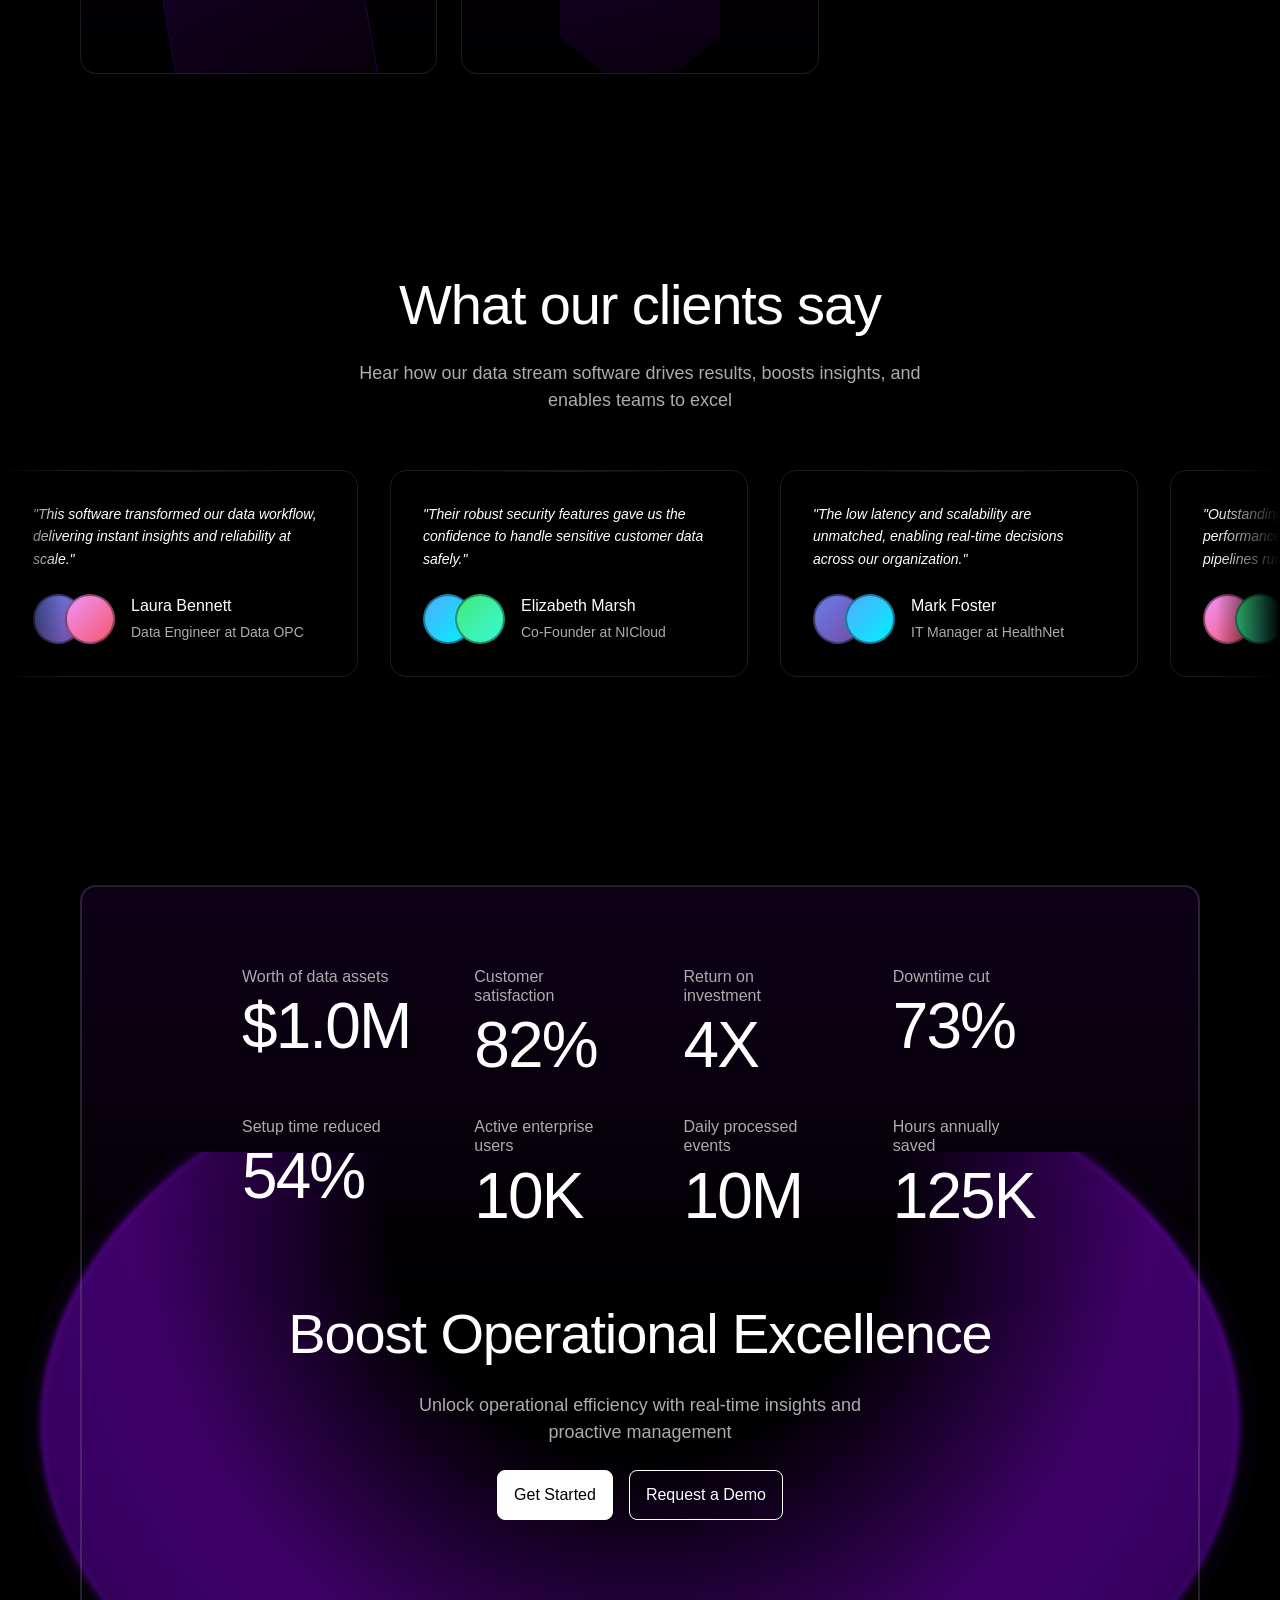
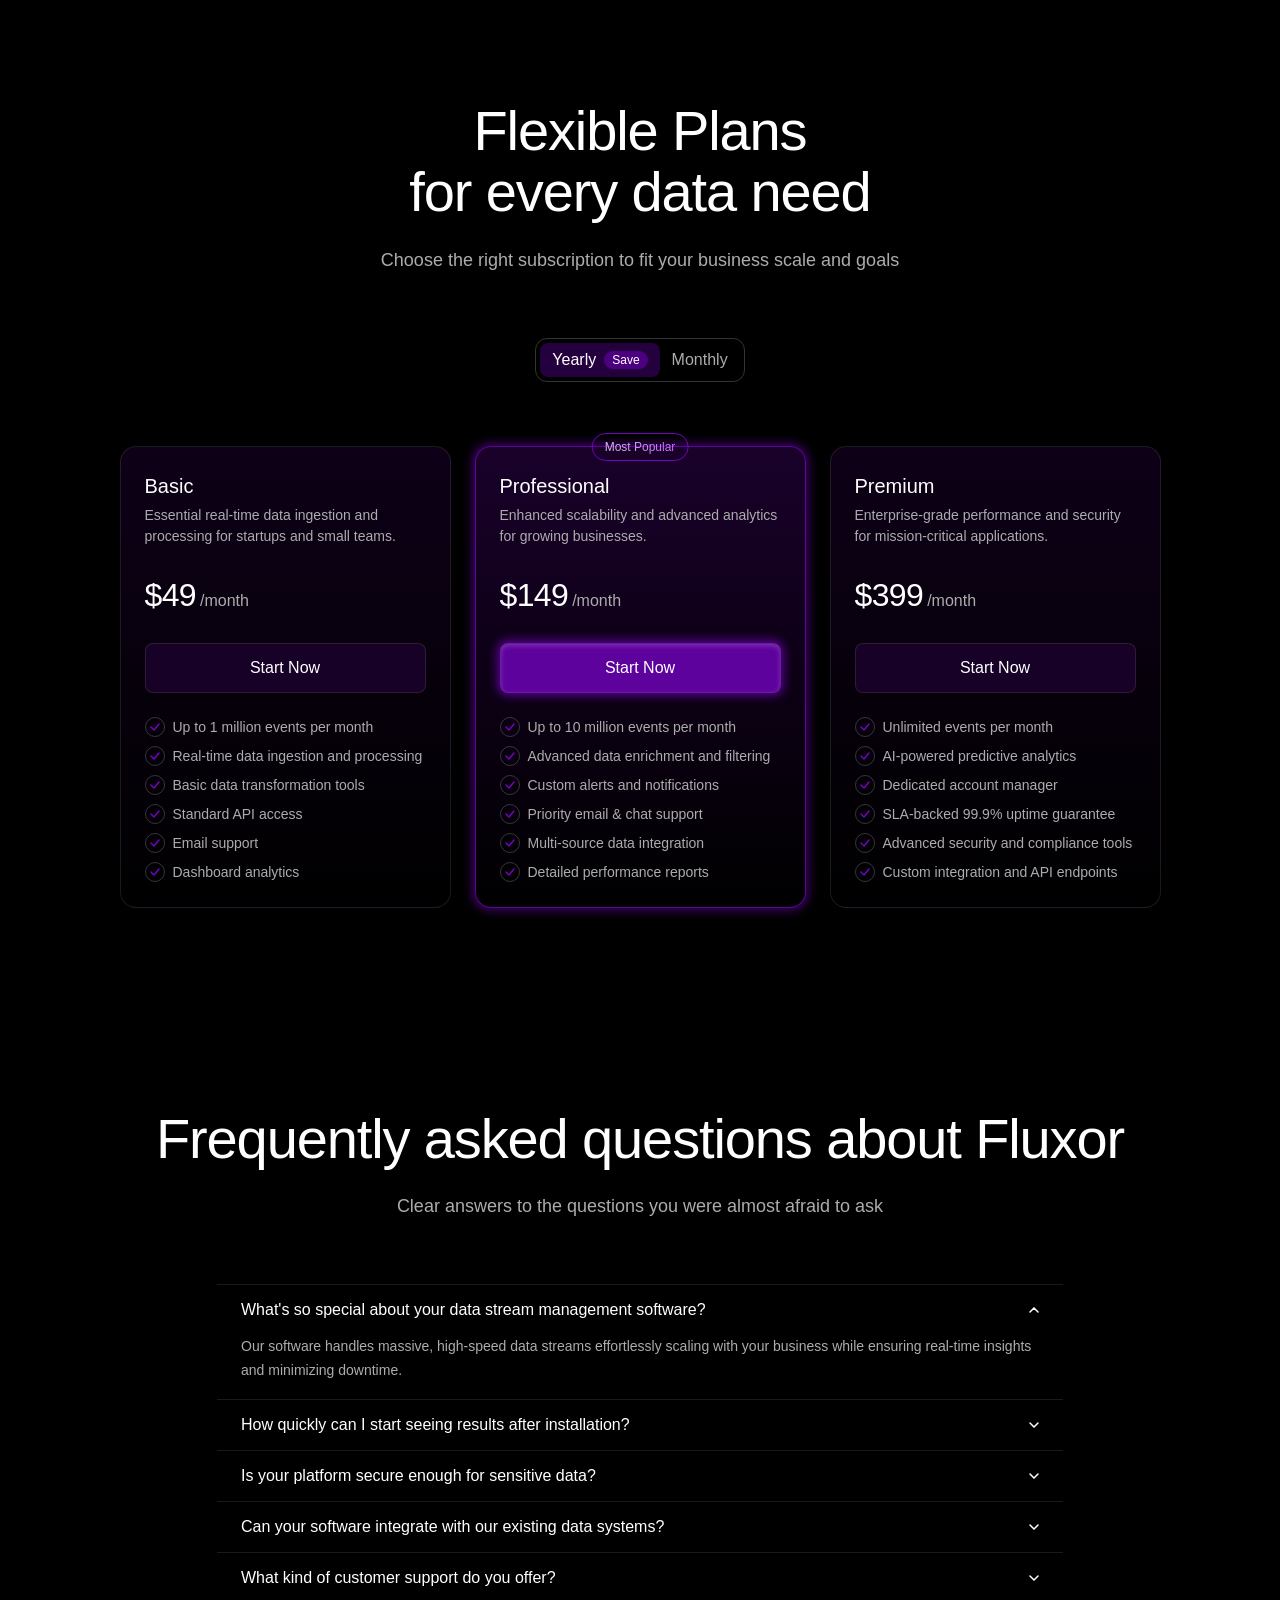
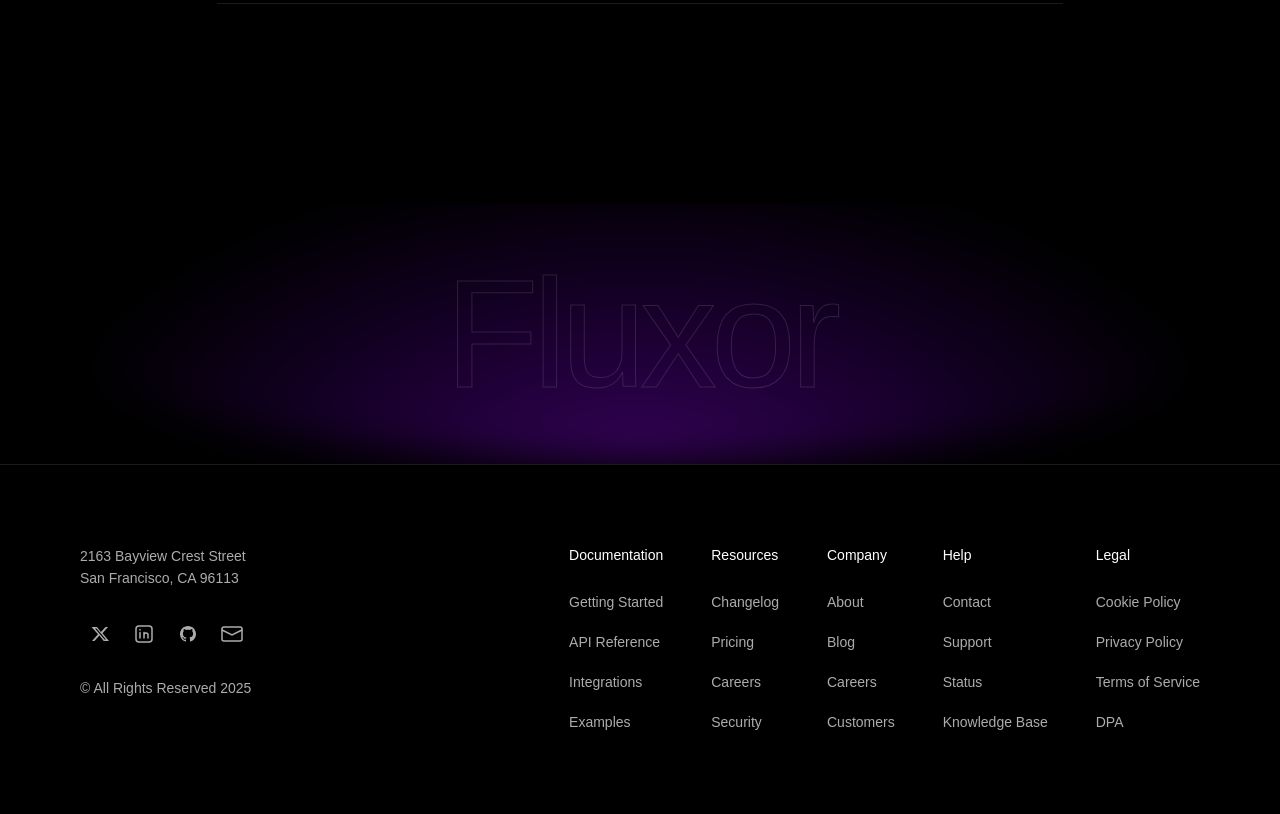
==== commit 1133569f: "Update index.html Fix link css e script" ====
--- a/index.html
+++ b/index.html
@@ -7,11 +7,11 @@
   <title>Fluxor — AI Data Ecosystems</title>
 
   <!-- Styles -->
-  <link rel="stylesheet" href="css/variables.css" />
-  <link rel="stylesheet" href="css/navbar.css" />
-  <link rel="stylesheet" href="css/hero.css" />
-  <link rel="stylesheet" href="css/sections.css" />
-  <link rel="stylesheet" href="css/animations.css" />
+  <link rel="stylesheet" href="./variables.css" />
+  <link rel="stylesheet" href="./navbar.css" />
+  <link rel="stylesheet" href="./hero.css" />
+  <link rel="stylesheet" href="./sections.css" />
+  <link rel="stylesheet" href="./animations.css" />
 </head>
 <body>
 
@@ -416,6 +416,6 @@
   </footer>
 
   <!-- Scripts -->
-  <script src="js/main.js"></script>
+  <script src="main.js"></script>
 </body>
 </html>
--- a/variables.css
+++ b/variables.css
@@ -0,0 +1,122 @@
+/* =============================================
+   FLUXOR — Design System Variables
+   ============================================= */
+
+:root {
+  /* Colors */
+  --color-bg:           #000000;
+  --color-surface:      #0a0010;
+  --color-card:         #170126;
+  --color-card-alt:     #25003e;
+  --color-border:       rgba(172, 172, 174, 0.15);
+  --color-border-mid:   rgba(172, 172, 174, 0.2);
+  --color-border-hi:    rgba(172, 172, 174, 0.3);
+
+  --color-accent:       #7303c0;
+  --color-accent-glow:  rgba(115, 3, 192, 0.5);
+  --color-accent-soft:  rgba(115, 3, 192, 0.15);
+  --color-accent-hi:    rgba(115, 3, 192, 0.8);
+  --color-accent-badge: #3a0260;
+  --color-purple-light: #bc5bff;
+
+  --color-text-primary:   #ffffff;
+  --color-text-secondary: #acacae;
+
+  /* Typography */
+  --font-family: "Helvetica Neue", Helvetica, Arial, sans-serif;
+
+  --font-size-xs:   12px;
+  --font-size-sm:   14px;
+  --font-size-base: 16px;
+  --font-size-md:   18px;
+  --font-size-lg:   20px;
+  --font-size-xl:   24px;
+  --font-size-2xl:  32px;
+  --font-size-3xl:  48px;
+  --font-size-4xl:  56px;
+  --font-size-5xl:  64px;
+
+  --font-weight-regular: 400;
+  --font-weight-medium:  500;
+
+  /* Spacing */
+  --space-4:  4px;
+  --space-8:  8px;
+  --space-12: 12px;
+  --space-16: 16px;
+  --space-24: 24px;
+  --space-32: 32px;
+  --space-40: 40px;
+  --space-48: 48px;
+  --space-64: 64px;
+  --space-80: 80px;
+  --space-100: 100px;
+
+  /* Border Radius */
+  --radius-sm:   8px;
+  --radius-md:   12px;
+  --radius-lg:   16px;
+  --radius-full: 100px;
+
+  /* Layout */
+  --max-width: 1440px;
+  --content-width: 1280px;
+  --content-padding: 80px;
+
+  /* Shadows */
+  --shadow-glow:        0 0 10px 3px rgba(115, 3, 192, 0.7);
+  --shadow-glow-soft:   0 0 10px 3px rgba(115, 3, 192, 0.5);
+  --shadow-inset-glow:  inset 0px 2px 5px 0px rgba(253, 239, 249, 0.2);
+
+  /* Transitions */
+  --transition-fast:   150ms ease;
+  --transition-base:   250ms ease;
+  --transition-slow:   400ms ease;
+}
+
+/* =============================================
+   Global Reset & Base
+   ============================================= */
+
+*, *::before, *::after {
+  box-sizing: border-box;
+  margin: 0;
+  padding: 0;
+}
+
+html {
+  scroll-behavior: smooth;
+}
+
+body {
+  background-color: var(--color-bg);
+  color: var(--color-text-primary);
+  font-family: var(--font-family);
+  font-weight: var(--font-weight-regular);
+  font-size: var(--font-size-base);
+  line-height: 1.5;
+  -webkit-font-smoothing: antialiased;
+  -moz-osx-font-smoothing: grayscale;
+  overflow-x: hidden;
+}
+
+img {
+  display: block;
+  max-width: 100%;
+}
+
+a {
+  color: inherit;
+  text-decoration: none;
+}
+
+ul, ol {
+  list-style: none;
+}
+
+button {
+  cursor: pointer;
+  border: none;
+  background: none;
+  font-family: inherit;
+}
--- a/navbar.css
+++ b/navbar.css
@@ -0,0 +1,257 @@
+/* =============================================
+   SECTION: Navbar
+   ============================================= */
+
+.navbar {
+  position: fixed;
+  top: 0;
+  left: 0;
+  right: 0;
+  z-index: 100;
+  background: transparent;
+  transition: background var(--transition-base), backdrop-filter var(--transition-base);
+}
+
+.navbar.scrolled {
+  background: rgba(0, 0, 0, 0.75);
+  backdrop-filter: blur(16px);
+  -webkit-backdrop-filter: blur(16px);
+  border-bottom: 1px solid var(--color-border);
+}
+
+.navbar__inner {
+  max-width: var(--max-width);
+  margin: 0 auto;
+  padding: 0 var(--content-padding);
+  height: 107px;
+  display: flex;
+  align-items: center;
+  justify-content: space-between;
+  gap: var(--space-32);
+}
+
+/* Logo */
+.navbar__logo {
+  display: flex;
+  align-items: center;
+  gap: 6px;
+  flex-shrink: 0;
+  text-decoration: none;
+}
+
+.navbar__logo-icon {
+  width: 23px;
+  height: 24px;
+  flex-shrink: 0;
+}
+
+.navbar__logo-text {
+  font-size: var(--font-size-xl);
+  font-weight: var(--font-weight-regular);
+  color: var(--color-text-primary);
+  white-space: nowrap;
+  letter-spacing: -0.02em;
+}
+
+/* Menu */
+.navbar__menu {
+  display: flex;
+  align-items: center;
+  gap: var(--space-24);
+  list-style: none;
+  margin: 0 auto;
+}
+
+.navbar__item {
+  position: relative;
+}
+
+.navbar__link {
+  display: flex;
+  align-items: center;
+  gap: var(--space-8);
+  font-size: var(--font-size-base);
+  font-weight: var(--font-weight-regular);
+  color: var(--color-text-secondary);
+  background: none;
+  border: none;
+  cursor: pointer;
+  font-family: var(--font-family);
+  padding: 0;
+  transition: color var(--transition-fast);
+  white-space: nowrap;
+  text-decoration: none;
+}
+
+.navbar__link:hover {
+  color: var(--color-text-primary);
+}
+
+.navbar__chevron {
+  transition: transform var(--transition-fast);
+  flex-shrink: 0;
+}
+
+.navbar__item--dropdown.active .navbar__chevron {
+  transform: rotate(180deg);
+}
+
+/* CTA */
+.navbar__cta {
+  display: flex;
+  align-items: center;
+  gap: var(--space-32);
+  flex-shrink: 0;
+}
+
+.navbar__login {
+  font-size: var(--font-size-base);
+  color: var(--color-text-secondary);
+  transition: color var(--transition-fast);
+  text-decoration: none;
+}
+
+.navbar__login:hover {
+  color: var(--color-text-primary);
+}
+
+/* Shared Buttons */
+.btn {
+  display: inline-flex;
+  align-items: center;
+  justify-content: center;
+  font-family: var(--font-family);
+  font-size: var(--font-size-base);
+  font-weight: var(--font-weight-medium);
+  border-radius: var(--radius-sm);
+  padding: var(--space-12) var(--space-16);
+  transition: opacity var(--transition-fast), background var(--transition-fast);
+  cursor: pointer;
+  white-space: nowrap;
+  text-decoration: none;
+}
+
+.btn--sm {
+  padding: var(--space-12) var(--space-16);
+  font-size: var(--font-size-base);
+}
+
+.btn--primary {
+  background: var(--color-text-primary);
+  color: var(--color-bg);
+  border: 1px solid var(--color-text-primary);
+}
+
+.btn--primary:hover {
+  opacity: 0.88;
+}
+
+.btn--outline {
+  background: transparent;
+  color: var(--color-text-primary);
+  border: 1px solid var(--color-text-primary);
+}
+
+.btn--outline:hover {
+  background: rgba(255,255,255,0.06);
+}
+
+.btn--pricing-primary {
+  background: var(--color-accent-hi);
+  color: var(--color-text-primary);
+  border: 1px solid var(--color-border);
+  box-shadow: var(--shadow-glow), var(--shadow-inset-glow);
+  width: 100%;
+}
+
+.btn--pricing-primary:hover {
+  background: var(--color-accent);
+}
+
+.btn--pricing-secondary {
+  background: var(--color-card);
+  color: var(--color-text-primary);
+  border: 1px solid var(--color-border);
+  width: 100%;
+}
+
+.btn--pricing-secondary:hover {
+  background: rgba(37, 0, 62, 0.8);
+}
+
+/* Mobile hamburger */
+.navbar__hamburger {
+  display: none;
+  flex-direction: column;
+  gap: 5px;
+  background: none;
+  border: none;
+  cursor: pointer;
+  padding: 4px;
+}
+
+.navbar__hamburger span {
+  display: block;
+  width: 24px;
+  height: 2px;
+  background: var(--color-text-primary);
+  border-radius: 2px;
+  transition: transform var(--transition-fast), opacity var(--transition-fast);
+}
+
+/* =============================================
+   Responsive
+   ============================================= */
+@media (max-width: 1024px) {
+  .navbar__inner {
+    padding: 0 var(--space-32);
+  }
+
+  .navbar__menu {
+    gap: var(--space-16);
+  }
+}
+
+@media (max-width: 768px) {
+  .navbar__inner {
+    height: 72px;
+    padding: 0 var(--space-24);
+  }
+
+  .navbar__menu {
+    display: none;
+    position: fixed;
+    top: 72px;
+    left: 0;
+    right: 0;
+    background: rgba(0,0,0,0.95);
+    backdrop-filter: blur(16px);
+    flex-direction: column;
+    align-items: flex-start;
+    padding: var(--space-24);
+    gap: var(--space-16);
+    border-bottom: 1px solid var(--color-border);
+  }
+
+  .navbar__menu.open {
+    display: flex;
+  }
+
+  .navbar__cta {
+    display: none;
+  }
+
+  .navbar__hamburger {
+    display: flex;
+  }
+
+  .navbar__hamburger.open span:nth-child(1) {
+    transform: translateY(7px) rotate(45deg);
+  }
+  .navbar__hamburger.open span:nth-child(2) {
+    opacity: 0;
+  }
+  .navbar__hamburger.open span:nth-child(3) {
+    transform: translateY(-7px) rotate(-45deg);
+  }
+}
--- a/hero.css
+++ b/hero.css
@@ -0,0 +1,244 @@
+/* =============================================
+   SECTION: Hero / Header
+   ============================================= */
+
+.hero {
+  position: relative;
+  min-height: 100vh;
+  background: var(--color-bg);
+  overflow: hidden;
+  display: flex;
+  align-items: flex-end;
+  padding-bottom: 80px;
+}
+
+/* ---- Background Decorative Elements (CSS-only) ---- */
+.hero__bg {
+  position: absolute;
+  inset: 0;
+  pointer-events: none;
+  z-index: 0;
+}
+
+/* Main ambient glow - upper left violet */
+.hero__bg-glow--1 {
+  position: absolute;
+  top: -20%;
+  left: -10%;
+  width: 70%;
+  height: 80%;
+  background: radial-gradient(ellipse at 40% 40%,
+    rgba(115, 3, 192, 0.45) 0%,
+    rgba(115, 3, 192, 0.1) 45%,
+    transparent 70%
+  );
+  border-radius: 50%;
+  filter: blur(60px);
+  animation: heroGlow1 8s ease-in-out infinite alternate;
+}
+
+/* Pink/magenta glow - center-right */
+.hero__bg-glow--2 {
+  position: absolute;
+  top: 10%;
+  right: -5%;
+  width: 55%;
+  height: 70%;
+  background: radial-gradient(ellipse at 60% 50%,
+    rgba(220, 0, 150, 0.35) 0%,
+    rgba(180, 0, 180, 0.15) 40%,
+    transparent 68%
+  );
+  border-radius: 50%;
+  filter: blur(80px);
+  animation: heroGlow2 10s ease-in-out infinite alternate;
+}
+
+/* Bottom center soft violet base */
+.hero__bg-glow--3 {
+  position: absolute;
+  bottom: 0;
+  left: 0;
+  right: 0;
+  height: 50%;
+  background: linear-gradient(
+    200deg,
+    rgba(115, 3, 192, 0.04) 26%,
+    rgba(115, 3, 192, 0.18) 87%
+  );
+}
+
+/* Curved light line 1 - the "ribbon" effect from Figma */
+.hero__bg-line--1 {
+  position: absolute;
+  top: 0;
+  left: -10%;
+  width: 120%;
+  height: 100%;
+  background: conic-gradient(
+    from 150deg at 60% 30%,
+    transparent 0deg,
+    rgba(200, 50, 220, 0.08) 15deg,
+    rgba(230, 80, 255, 0.18) 22deg,
+    rgba(200, 50, 220, 0.08) 30deg,
+    transparent 45deg,
+    transparent 360deg
+  );
+  filter: blur(4px);
+}
+
+/* Curved light line 2 - offset ribbon */
+.hero__bg-line--2 {
+  position: absolute;
+  top: 0;
+  left: -10%;
+  width: 120%;
+  height: 100%;
+  background: conic-gradient(
+    from 148deg at 62% 32%,
+    transparent 0deg,
+    rgba(180, 30, 200, 0.04) 12deg,
+    rgba(210, 60, 240, 0.10) 18deg,
+    rgba(180, 30, 200, 0.04) 24deg,
+    transparent 36deg,
+    transparent 360deg
+  );
+  filter: blur(2px);
+}
+
+@keyframes heroGlow1 {
+  0%   { transform: scale(1) translate(0, 0); opacity: 1; }
+  100% { transform: scale(1.08) translate(2%, -3%); opacity: 0.85; }
+}
+
+@keyframes heroGlow2 {
+  0%   { transform: scale(1) translate(0, 0); opacity: 0.9; }
+  100% { transform: scale(1.06) translate(-3%, 4%); opacity: 1; }
+}
+
+/* ---- Content ---- */
+.hero__content {
+  position: relative;
+  z-index: 1;
+  max-width: var(--max-width);
+  width: 100%;
+  margin: 0 auto;
+  padding: 0 var(--content-padding);
+  display: flex;
+  flex-direction: column;
+  gap: var(--space-16);
+  padding-top: 200px;
+}
+
+/* Social proof pill */
+.hero__pill {
+  display: inline-flex;
+  align-items: center;
+  gap: 12px;
+  padding: 6px 16px 6px 8px;
+  border-radius: var(--radius-full);
+  border: 1px solid rgba(255,255,255,0.15);
+  background: rgba(30, 0, 50, 0.45);
+  backdrop-filter: blur(20px);
+  -webkit-backdrop-filter: blur(20px);
+  width: fit-content;
+  animation: fadeSlideUp 0.6s ease 0.1s both;
+}
+
+.hero__pill-avatars {
+  display: flex;
+  align-items: center;
+}
+
+.hero__avatar {
+  display: block;
+  width: 25px;
+  height: 25px;
+  border-radius: 50%;
+  border: 1.5px solid rgba(0,0,0,0.5);
+  margin-left: -6.7px;
+  background: linear-gradient(135deg, #9b59b6, #3498db);
+}
+
+.hero__avatar:first-child {
+  margin-left: 0;
+}
+
+.hero__avatar--1 { background: linear-gradient(135deg, #ff6b9d, #c44dff); }
+.hero__avatar--2 { background: linear-gradient(135deg, #4facfe, #00f2fe); }
+.hero__avatar--3 { background: linear-gradient(135deg, #43e97b, #38f9d7); }
+.hero__avatar--4 { background: linear-gradient(135deg, #fa709a, #fee140); }
+
+.hero__pill-text {
+  font-size: 13px;
+  color: rgba(255,255,255,0.75);
+  white-space: nowrap;
+}
+
+/* Headline */
+.hero__headline {
+  font-size: var(--font-size-5xl);
+  font-weight: var(--font-weight-regular);
+  color: var(--color-text-primary);
+  line-height: 1.1;
+  letter-spacing: -0.02em;
+  max-width: 620px;
+  animation: fadeSlideUp 0.6s ease 0.2s both;
+}
+
+/* Subheadline */
+.hero__subheadline {
+  font-size: var(--font-size-xl);
+  color: var(--color-text-secondary);
+  line-height: 1.4;
+  max-width: 320px;
+  animation: fadeSlideUp 0.6s ease 0.3s both;
+}
+
+/* CTAs */
+.hero__ctas {
+  display: flex;
+  align-items: center;
+  gap: var(--space-16);
+  margin-top: var(--space-24);
+  animation: fadeSlideUp 0.6s ease 0.4s both;
+}
+
+/* =============================================
+   Responsive
+   ============================================= */
+@media (max-width: 1024px) {
+  .hero__content {
+    padding: 160px var(--space-32) 0;
+  }
+
+  .hero__headline {
+    font-size: 52px;
+  }
+}
+
+@media (max-width: 768px) {
+  .hero {
+    min-height: 100svh;
+    padding-bottom: var(--space-64);
+    align-items: center;
+  }
+
+  .hero__content {
+    padding: 120px var(--space-24) 0;
+    gap: var(--space-12);
+  }
+
+  .hero__headline {
+    font-size: 40px;
+  }
+
+  .hero__subheadline {
+    font-size: var(--font-size-base);
+  }
+
+  .hero__ctas {
+    flex-wrap: wrap;
+    gap: var(--space-12);
+  }
+}
--- a/sections.css
+++ b/sections.css
@@ -0,0 +1,1249 @@
+/* =============================================
+   SHARED: Section titles & subtitles
+   ============================================= */
+
+.section-title {
+  font-size: var(--font-size-4xl);
+  font-weight: var(--font-weight-regular);
+  color: var(--color-text-primary);
+  line-height: 1.1;
+  letter-spacing: -0.02em;
+  text-align: center;
+}
+
+.section-subtitle {
+  font-size: var(--font-size-md);
+  color: var(--color-text-secondary);
+  text-align: center;
+  max-width: 580px;
+  margin: 0 auto;
+}
+
+/* =============================================
+   SECTION: Logo Carousel
+   ============================================= */
+
+.logos {
+  background: var(--color-bg);
+  padding: var(--space-100) 0;
+}
+
+.logos__inner {
+  max-width: var(--max-width);
+  margin: 0 auto;
+  padding: 0 var(--content-padding);
+  display: flex;
+  flex-direction: column;
+  align-items: center;
+  gap: var(--space-32);
+}
+
+.logos__label {
+  font-size: var(--font-size-md);
+  color: var(--color-text-secondary);
+  text-align: center;
+}
+
+.logos__track {
+  display: flex;
+  align-items: center;
+  gap: 36px;
+  flex-wrap: wrap;
+  justify-content: center;
+  opacity: 0.85;
+}
+
+.logos__item {
+  display: flex;
+  align-items: center;
+  transition: opacity var(--transition-fast);
+}
+
+.logos__item:hover {
+  opacity: 1;
+}
+
+
+/* =============================================
+   SECTION: How It Works
+   ============================================= */
+
+.how {
+  background: var(--color-bg);
+  padding: var(--space-100) 0;
+}
+
+.how__inner {
+  max-width: var(--max-width);
+  margin: 0 auto;
+  padding: 0 var(--content-padding);
+  display: flex;
+  flex-direction: column;
+  gap: var(--space-64);
+}
+
+.how__header {
+  display: flex;
+  flex-direction: column;
+  align-items: center;
+  gap: var(--space-24);
+}
+
+/* Timeline */
+.how__timeline {
+  position: relative;
+  display: flex;
+  flex-direction: column;
+  gap: var(--space-40);
+}
+
+.how__line {
+  position: relative;
+  display: flex;
+  align-items: center;
+  height: 2px;
+  background: rgba(172, 172, 174, 0.2);
+  margin-bottom: -30px;
+}
+
+.how__dot {
+  position: absolute;
+  width: 21px;
+  height: 21px;
+  border-radius: 50%;
+  background: var(--color-accent);
+  border: 2px solid rgba(115, 3, 192, 0.4);
+  box-shadow: 0 0 8px rgba(115, 3, 192, 0.6);
+}
+
+.how__dot--1 { left: 0; }
+.how__dot--2 { left: calc(341/1280 * 100%); }
+.how__dot--3 { left: calc(682/1280 * 100%); }
+.how__dot--4 { left: calc(1023/1280 * 100%); }
+
+.how__steps {
+  display: grid;
+  grid-template-columns: repeat(4, 1fr);
+  gap: var(--space-24);
+  padding-top: var(--space-40);
+}
+
+.how__step {
+  display: flex;
+  flex-direction: column;
+  gap: var(--space-16);
+  padding: 0 var(--space-8);
+  border-left: 1px solid rgba(172, 172, 174, 0.15);
+}
+
+.how__step:first-child {
+  border-left: none;
+  padding-left: 0;
+}
+
+.how__step-badge {
+  display: inline-block;
+  font-size: var(--font-size-sm);
+  font-weight: var(--font-weight-medium);
+  color: var(--color-text-primary);
+  background: var(--color-card-alt);
+  border: 1px solid var(--color-border);
+  padding: var(--space-8) var(--space-16);
+  border-radius: var(--radius-full);
+  width: fit-content;
+}
+
+.how__step-title {
+  font-size: var(--font-size-base);
+  font-weight: var(--font-weight-medium);
+  color: var(--color-text-primary);
+  line-height: 1.3;
+}
+
+.how__step-desc {
+  font-size: var(--font-size-sm);
+  color: var(--color-text-secondary);
+  line-height: 1.6;
+}
+
+/* Diagram */
+.how__diagram {
+  display: grid;
+  grid-template-columns: 326px 1fr 326px;
+  align-items: center;
+  gap: var(--space-32);
+  border-radius: var(--radius-lg);
+  padding: var(--space-40) var(--space-32);
+  background: rgba(10, 0, 16, 0.6);
+  border: 1px solid var(--color-border);
+  position: relative;
+  overflow: hidden;
+}
+
+.how__diagram::before {
+  content: '';
+  position: absolute;
+  inset: 0;
+  background: radial-gradient(ellipse at 50% 50%, rgba(115, 3, 192, 0.08), transparent 70%);
+}
+
+.how__diagram-card {
+  display: flex;
+  flex-direction: column;
+  gap: var(--space-12);
+  z-index: 1;
+}
+
+.how__diagram-item {
+  padding: var(--space-12) var(--space-16);
+  background: rgba(37, 0, 62, 0.5);
+  border: 1px solid var(--color-border);
+  border-radius: var(--radius-sm);
+  font-size: var(--font-size-base);
+  color: var(--color-text-primary);
+  text-align: center;
+  transition: border-color var(--transition-fast), background var(--transition-fast);
+}
+
+.how__diagram-item:hover {
+  border-color: rgba(115, 3, 192, 0.5);
+  background: rgba(115, 3, 192, 0.1);
+}
+
+.how__diagram-center {
+  display: flex;
+  align-items: center;
+  justify-content: center;
+  position: relative;
+  z-index: 1;
+}
+
+.how__diagram-logo {
+  width: 85px;
+  height: 85px;
+  border-radius: 50%;
+  background: radial-gradient(circle, rgba(115,3,192,0.3), rgba(0,0,0,0.8));
+  border: 1px solid rgba(115,3,192,0.4);
+  display: flex;
+  align-items: center;
+  justify-content: center;
+  box-shadow: 0 0 30px rgba(115,3,192,0.4);
+  position: relative;
+  z-index: 2;
+}
+
+
+/* =============================================
+   SECTION: Features
+   ============================================= */
+
+.features {
+  background: var(--color-bg);
+  padding: var(--space-100) 0;
+}
+
+.features__inner {
+  max-width: var(--max-width);
+  margin: 0 auto;
+  padding: 0 var(--content-padding);
+  display: flex;
+  flex-direction: column;
+  gap: var(--space-64);
+}
+
+.features__header {
+  display: flex;
+  flex-direction: column;
+  align-items: center;
+  gap: var(--space-24);
+}
+
+.features__grid {
+  display: grid;
+  grid-template-columns: repeat(3, 1fr);
+  grid-template-rows: auto auto;
+  gap: var(--space-24);
+}
+
+/* Feature cards */
+.feature-card {
+  position: relative;
+  background: linear-gradient(180deg, rgba(115, 3, 192, 0.12) 0%, rgba(0,0,0,0) 100%);
+  border: 1px solid var(--color-border);
+  border-radius: var(--radius-lg);
+  padding: var(--space-24);
+  overflow: hidden;
+  display: flex;
+  flex-direction: column;
+  gap: var(--space-8);
+  min-height: 400px;
+  transition: border-color var(--transition-base);
+}
+
+.feature-card:hover {
+  border-color: rgba(115, 3, 192, 0.4);
+}
+
+.feature-card--lg {
+  grid-column: span 1;
+}
+
+.features__grid > .feature-card--lg:nth-child(4) {
+  grid-column: span 1;
+}
+
+.features__grid > .feature-card--lg:nth-child(5) {
+  grid-column: span 2;
+}
+
+/* override for 2-column last row */
+.features__grid {
+  grid-template-columns: repeat(3, 1fr);
+}
+
+.features__grid > .feature-card:nth-child(4),
+.features__grid > .feature-card:nth-child(5) {
+  grid-column: span 1;
+}
+
+/* Adjust: last row has 2 cards spanning 3 cols evenly */
+.features__grid {
+  grid-template-areas:
+    "c1 c2 c3"
+    "c4 c4 c5";
+}
+
+.feature-card:nth-child(1) { grid-area: c1; }
+.feature-card:nth-child(2) { grid-area: c2; }
+.feature-card:nth-child(3) { grid-area: c3; }
+.feature-card:nth-child(4) { grid-area: c4; }
+.feature-card:nth-child(5) { grid-area: c5; }
+
+.feature-card__title {
+  font-size: var(--font-size-base);
+  font-weight: var(--font-weight-medium);
+  color: var(--color-text-primary);
+}
+
+.feature-card__desc {
+  font-size: var(--font-size-sm);
+  color: var(--color-text-secondary);
+  line-height: 1.6;
+  max-width: 268px;
+}
+
+/* Decorative art shapes */
+.feature-card__art {
+  position: absolute;
+  bottom: 0;
+  right: 0;
+  left: 0;
+  top: 60%;
+  pointer-events: none;
+  display: flex;
+  align-items: flex-end;
+  justify-content: center;
+}
+
+/* Ring shape */
+.art-ring {
+  position: absolute;
+  border-radius: 50%;
+  border: 1px solid rgba(115,3,192,0.3);
+}
+.art-ring--1 { width: 220px; height: 220px; bottom: -60px; left: 50%; transform: translateX(-50%); border-color: rgba(115,3,192,0.25); }
+.art-ring--2 { width: 160px; height: 160px; bottom: -40px; left: 50%; transform: translateX(-50%); border-color: rgba(115,3,192,0.35); }
+.art-ring--3 { width: 80px; height: 80px; bottom: -10px; left: 50%; transform: translateX(-50%); background: rgba(115,3,192,0.15); border-color: rgba(115,3,192,0.5); }
+
+/* Cube shape */
+.art-cube {
+  display: block;
+  width: 160px;
+  height: 160px;
+  background: linear-gradient(135deg, rgba(115,3,192,0.2), rgba(115,3,192,0.05));
+  border: 1px solid rgba(115,3,192,0.3);
+  border-radius: 12px;
+  transform: rotate(15deg) translateY(40px);
+}
+
+/* Hex shape */
+.art-hex {
+  display: block;
+  width: 140px;
+  height: 160px;
+  background: linear-gradient(135deg, rgba(115,3,192,0.15), transparent);
+  clip-path: polygon(50% 0%, 100% 25%, 100% 75%, 50% 100%, 0% 75%, 0% 25%);
+  transform: translateY(40px);
+  border: 1px solid rgba(115,3,192,0.25);
+}
+
+/* Cube2 shape */
+.art-cube2 {
+  display: block;
+  width: 200px;
+  height: 200px;
+  background: linear-gradient(145deg, rgba(115,3,192,0.18), rgba(115,3,192,0.04));
+  border: 1px solid rgba(115,3,192,0.25);
+  border-radius: 20px;
+  transform: rotate(-10deg) translateY(50px);
+}
+
+/* Shield shape */
+.art-shield {
+  display: block;
+  width: 160px;
+  height: 190px;
+  background: linear-gradient(160deg, rgba(115,3,192,0.2), rgba(115,3,192,0.05));
+  clip-path: polygon(50% 0%, 100% 18%, 100% 65%, 50% 100%, 0% 65%, 0% 18%);
+  transform: translateY(30px);
+}
+
+
+/* =============================================
+   SECTION: Reviews
+   ============================================= */
+
+.reviews {
+  background: var(--color-bg);
+  padding: var(--space-100) 0;
+  overflow: hidden;
+}
+
+.reviews__inner {
+  max-width: var(--max-width);
+  margin: 0 auto;
+  display: flex;
+  flex-direction: column;
+  gap: var(--space-48);
+}
+
+.reviews__header {
+  padding: 0 var(--content-padding);
+  display: flex;
+  flex-direction: column;
+  align-items: center;
+  gap: var(--space-24);
+}
+
+.reviews__carousel-wrapper {
+  overflow: hidden;
+  padding: var(--space-8) 0;
+  -webkit-mask-image: linear-gradient(to right, transparent 0%, black 5%, black 95%, transparent 100%);
+  mask-image: linear-gradient(to right, transparent 0%, black 5%, black 95%, transparent 100%);
+}
+
+.reviews__track {
+  display: flex;
+  gap: var(--space-32);
+  padding: 0 var(--content-padding);
+  overflow-x: auto;
+  scroll-snap-type: x mandatory;
+  scrollbar-width: none;
+  -ms-overflow-style: none;
+  scroll-behavior: smooth;
+}
+
+.reviews__track::-webkit-scrollbar {
+  display: none;
+}
+
+.review-card {
+  flex: 0 0 358px;
+  scroll-snap-align: start;
+  background: transparent;
+  border: 1px solid var(--color-border);
+  border-radius: var(--radius-lg);
+  padding: var(--space-32);
+  display: flex;
+  flex-direction: column;
+  gap: var(--space-24);
+  position: relative;
+  transition: border-color var(--transition-base);
+}
+
+.review-card::before {
+  content: '';
+  position: absolute;
+  top: 0;
+  left: 50%;
+  transform: translateX(-50%);
+  width: 60%;
+  height: 1px;
+  background: linear-gradient(to right, transparent, rgba(115,3,192,0.5), transparent);
+}
+
+.review-card:hover {
+  border-color: rgba(115,3,192,0.3);
+}
+
+.review-card__quote {
+  font-size: var(--font-size-sm);
+  color: var(--color-text-primary);
+  line-height: 1.6;
+  font-style: italic;
+}
+
+.review-card__author {
+  display: flex;
+  align-items: center;
+  gap: var(--space-16);
+}
+
+.review-card__avatars {
+  display: flex;
+  align-items: center;
+}
+
+.review-card__av {
+  display: block;
+  width: 50px;
+  height: 50px;
+  border-radius: 50%;
+  border: 2px solid rgba(0,0,0,0.4);
+}
+
+.review-card__av:last-child {
+  margin-left: -18px;
+}
+
+.review-card__av--1 { background: linear-gradient(135deg, #667eea, #764ba2); }
+.review-card__av--2 { background: linear-gradient(135deg, #f093fb, #f5576c); }
+.review-card__av--3 { background: linear-gradient(135deg, #4facfe, #00f2fe); }
+.review-card__av--4 { background: linear-gradient(135deg, #43e97b, #38f9d7); }
+
+.review-card__info {
+  display: flex;
+  flex-direction: column;
+  gap: 4px;
+}
+
+.review-card__name {
+  font-size: var(--font-size-base);
+  font-weight: var(--font-weight-medium);
+  color: var(--color-text-primary);
+}
+
+.review-card__role {
+  font-size: var(--font-size-sm);
+  color: var(--color-text-secondary);
+}
+
+
+/* =============================================
+   SECTION: Social Proof Stats
+   ============================================= */
+
+.stats {
+  background: var(--color-bg);
+  padding: var(--space-100) 0 0;
+  position: relative;
+  overflow: hidden;
+}
+
+/* Globe glow in the lower half */
+.stats__bg {
+  position: absolute;
+  bottom: 0;
+  left: 0;
+  right: 0;
+  height: 55%;
+  pointer-events: none;
+  z-index: 0;
+  overflow: hidden;
+}
+
+.stats__globe {
+  position: absolute;
+  bottom: -50%;
+  left: 50%;
+  transform: translateX(-50%);
+  width: 1200px;
+  height: 800px;
+  border-radius: 50%;
+  background: radial-gradient(ellipse at 50% 20%,
+    rgba(115,3,192,0.0) 0%,
+    rgba(115,3,192,0.0) 30%,
+    rgba(115,3,192,0.55) 60%,
+    rgba(80,0,140,0.7) 75%,
+    rgba(40,0,80,0.5) 90%,
+    transparent 100%
+  );
+  filter: blur(2px);
+}
+
+.stats__globe::after {
+  content: '';
+  position: absolute;
+  inset: 3px;
+  border-radius: 50%;
+  border: 1px solid rgba(180, 80, 255, 0.25);
+  box-shadow:
+    0 0 0 8px rgba(115,3,192,0.08),
+    0 0 0 20px rgba(115,3,192,0.04);
+}
+
+.stats__inner {
+  position: relative;
+  z-index: 1;
+  max-width: var(--max-width);
+  margin: 0 auto;
+  padding: 0 var(--content-padding);
+  padding-bottom: 0;
+}
+
+.stats__card {
+  border: 2px solid rgba(172,172,174,0.2);
+  border-bottom: none;
+  border-radius: var(--radius-lg) var(--radius-lg) 0 0;
+  background: linear-gradient(180deg, rgba(115,3,192,0.12) 0%, rgba(0,0,0,0) 60%);
+  padding: var(--space-80) var(--space-80) var(--space-80);
+  display: flex;
+  flex-direction: column;
+  gap: var(--space-64);
+}
+
+.stats__grid {
+  display: grid;
+  grid-template-columns: repeat(4, 1fr);
+  gap: var(--space-40) var(--space-64);
+  padding: 0 var(--space-80);
+}
+
+.stat-item {
+  display: flex;
+  flex-direction: column;
+  gap: var(--space-8);
+}
+
+.stat-item__label {
+  font-size: var(--font-size-base);
+  color: var(--color-text-secondary);
+  line-height: 1.2;
+}
+
+.stat-item__value {
+  font-size: var(--font-size-5xl);
+  font-weight: var(--font-weight-regular);
+  color: var(--color-text-primary);
+  line-height: 1;
+  letter-spacing: -0.03em;
+}
+
+.stats__cta {
+  display: flex;
+  flex-direction: column;
+  align-items: center;
+  gap: var(--space-16);
+  text-align: center;
+}
+
+.stats__cta-title {
+  font-size: var(--font-size-4xl);
+  font-weight: var(--font-weight-regular);
+  color: var(--color-text-primary);
+  letter-spacing: -0.02em;
+}
+
+.stats__cta-subtitle {
+  font-size: var(--font-size-md);
+  color: var(--color-text-secondary);
+  max-width: 500px;
+}
+
+.stats__cta-btns {
+  display: flex;
+  align-items: center;
+  gap: var(--space-16);
+  margin-top: var(--space-8);
+}
+
+
+/* =============================================
+   SECTION: Pricing
+   ============================================= */
+
+.pricing {
+  background: var(--color-bg);
+  padding: var(--space-100) 0;
+}
+
+.pricing__inner {
+  max-width: var(--max-width);
+  margin: 0 auto;
+  padding: 0 var(--content-padding);
+  display: flex;
+  flex-direction: column;
+  align-items: center;
+  gap: var(--space-64);
+}
+
+.pricing__header {
+  display: flex;
+  flex-direction: column;
+  align-items: center;
+  gap: var(--space-24);
+  text-align: center;
+}
+
+/* Toggle */
+.pricing__toggle {
+  display: inline-flex;
+  align-items: center;
+  padding: 4px;
+  border: 1px solid var(--color-border-hi);
+  border-radius: var(--radius-md);
+  gap: 0;
+}
+
+.pricing__toggle-btn {
+  display: flex;
+  align-items: center;
+  gap: var(--space-8);
+  padding: var(--space-8) var(--space-12);
+  border-radius: var(--radius-sm);
+  font-size: var(--font-size-base);
+  color: var(--color-text-secondary);
+  font-family: var(--font-family);
+  background: transparent;
+  border: none;
+  cursor: pointer;
+  transition: background var(--transition-fast), color var(--transition-fast);
+  white-space: nowrap;
+}
+
+.pricing__toggle-btn--active {
+  background: var(--color-card-alt);
+  color: var(--color-text-primary);
+}
+
+.pricing__toggle-badge {
+  display: inline-flex;
+  align-items: center;
+  justify-content: center;
+  font-size: var(--font-size-xs);
+  color: var(--color-text-primary);
+  background: rgba(115, 3, 192, 0.5);
+  padding: 2px var(--space-8);
+  border-radius: var(--radius-full);
+}
+
+/* Cards */
+.pricing__cards {
+  display: grid;
+  grid-template-columns: repeat(3, 331px);
+  gap: var(--space-24);
+  align-items: start;
+}
+
+.pricing-card {
+  background: linear-gradient(180deg, rgba(115,3,192,0.12) 0%, rgba(0,0,0,0) 100%);
+  border: 1px solid var(--color-border);
+  border-radius: var(--radius-lg);
+  padding: var(--space-24);
+  display: flex;
+  flex-direction: column;
+  gap: var(--space-24);
+  position: relative;
+  transition: transform var(--transition-base), box-shadow var(--transition-base);
+}
+
+.pricing-card:hover {
+  transform: translateY(-4px);
+}
+
+.pricing-card--featured {
+  border-color: rgba(115, 3, 192, 0.8);
+  background: linear-gradient(180deg, rgba(115,3,192,0.22) 0%, rgba(0,0,0,0) 100%);
+  box-shadow: var(--shadow-glow-soft);
+  overflow: visible;
+}
+
+.pricing-card--featured:hover {
+  box-shadow: var(--shadow-glow);
+}
+
+.pricing-card__popular {
+  position: absolute;
+  top: -14px;
+  left: 50%;
+  transform: translateX(-50%);
+  background: var(--color-accent-badge);
+  border: 1px solid var(--color-accent);
+  border-radius: var(--radius-full);
+  padding: 4px var(--space-12);
+  font-size: var(--font-size-xs);
+  background-image: linear-gradient(90deg, rgba(255,255,255,0.8) 0%, #bc5bff 100%);
+  -webkit-background-clip: text;
+  -webkit-text-fill-color: transparent;
+  background-clip: text;
+  white-space: nowrap;
+  background-color: var(--color-accent-badge);
+}
+
+.pricing-card__header {
+  display: flex;
+  flex-direction: column;
+  gap: 4px;
+}
+
+.pricing-card__name {
+  font-size: var(--font-size-lg);
+  font-weight: var(--font-weight-regular);
+  color: var(--color-text-primary);
+}
+
+.pricing-card__desc {
+  font-size: var(--font-size-sm);
+  color: var(--color-text-secondary);
+  line-height: 1.5;
+}
+
+.pricing-card__price {
+  display: flex;
+  align-items: baseline;
+  gap: 4px;
+}
+
+.pricing-card__amount {
+  font-size: var(--font-size-2xl);
+  font-weight: var(--font-weight-regular);
+  color: var(--color-text-primary);
+  letter-spacing: -0.02em;
+  transition: opacity var(--transition-fast);
+}
+
+.pricing-card__period {
+  font-size: var(--font-size-base);
+  color: var(--color-text-secondary);
+}
+
+/* Features list */
+.pricing-card__features {
+  display: flex;
+  flex-direction: column;
+  gap: var(--space-8);
+  list-style: none;
+}
+
+.pricing-card__features li {
+  display: flex;
+  align-items: center;
+  gap: var(--space-8);
+  font-size: var(--font-size-sm);
+  color: var(--color-text-secondary);
+}
+
+.pricing-card__check {
+  display: inline-block;
+  width: 20px;
+  height: 20px;
+  flex-shrink: 0;
+  background-image: url("data:image/svg+xml,%3Csvg width='20' height='20' viewBox='0 0 20 20' fill='none' xmlns='http://www.w3.org/2000/svg'%3E%3Ccircle cx='10' cy='10' r='9.5' stroke='rgba(172,172,174,0.3)'/%3E%3Cpath d='M6 10L9 13L14 7' stroke='%237303c0' stroke-width='1.5' stroke-linecap='round' stroke-linejoin='round'/%3E%3C/svg%3E");
+  background-size: contain;
+  background-repeat: no-repeat;
+}
+
+
+/* =============================================
+   SECTION: FAQ
+   ============================================= */
+
+.faq {
+  background: var(--color-bg);
+  padding: var(--space-100) 0;
+}
+
+.faq__inner {
+  max-width: var(--max-width);
+  margin: 0 auto;
+  padding: 0 var(--content-padding);
+  display: flex;
+  flex-direction: column;
+  gap: var(--space-64);
+}
+
+.faq__header {
+  display: flex;
+  flex-direction: column;
+  align-items: center;
+  gap: var(--space-24);
+}
+
+.faq__list {
+  max-width: 846px;
+  margin: 0 auto;
+  width: 100%;
+  display: flex;
+  flex-direction: column;
+}
+
+.faq-item {
+  border-bottom: 1px solid var(--color-border);
+}
+
+.faq-item:first-child {
+  border-top: 1px solid var(--color-border);
+}
+
+.faq-item__question {
+  width: 100%;
+  display: flex;
+  align-items: center;
+  justify-content: space-between;
+  gap: var(--space-24);
+  padding: var(--space-16) var(--space-24);
+  background: none;
+  border: none;
+  cursor: pointer;
+  font-family: var(--font-family);
+  font-size: var(--font-size-base);
+  color: var(--color-text-primary);
+  text-align: left;
+  transition: color var(--transition-fast);
+}
+
+.faq-item__question:hover {
+  color: rgba(255,255,255,0.85);
+}
+
+.faq-item__icon {
+  flex-shrink: 0;
+  transition: transform var(--transition-fast);
+}
+
+.faq-item__answer {
+  max-height: 0;
+  overflow: hidden;
+  transition: max-height var(--transition-slow), padding var(--transition-slow);
+}
+
+.faq-item__answer p {
+  padding: 0 var(--space-24) var(--space-16);
+  font-size: var(--font-size-sm);
+  color: var(--color-text-secondary);
+  line-height: 1.7;
+}
+
+.faq-item--open .faq-item__answer {
+  max-height: 200px;
+}
+
+.faq-item--open .faq-item__icon {
+  transform: rotate(180deg);
+}
+
+
+/* =============================================
+   SECTION: Footer
+   ============================================= */
+
+.footer {
+  background: var(--color-bg);
+  padding-top: var(--space-100);
+  position: relative;
+  overflow: hidden;
+}
+
+/* Big wordmark */
+.footer__wordmark {
+  position: relative;
+  text-align: center;
+  overflow: hidden;
+  height: 260px;
+  display: flex;
+  align-items: center;
+  justify-content: center;
+}
+
+.footer__wordmark::before {
+  content: '';
+  position: absolute;
+  bottom: 0;
+  left: 50%;
+  transform: translateX(-50%);
+  width: 1200px;
+  height: 300px;
+  background: radial-gradient(ellipse at 50% 100%,
+    rgba(115,3,192,0.45) 0%,
+    rgba(80,0,150,0.25) 40%,
+    transparent 70%
+  );
+  border-radius: 50%;
+  filter: blur(20px);
+  pointer-events: none;
+}
+
+.footer__wordmark-text {
+  font-size: clamp(80px, 12vw, 200px);
+  font-weight: var(--font-weight-regular);
+  letter-spacing: -0.04em;
+  color: transparent;
+  -webkit-text-stroke: 1px rgba(255,255,255,0.12);
+  text-stroke: 1px rgba(255,255,255,0.12);
+  white-space: nowrap;
+  position: relative;
+  z-index: 1;
+  user-select: none;
+}
+
+/* Bottom area */
+.footer__bottom {
+  border-top: 1px solid var(--color-border);
+}
+
+.footer__bottom-inner {
+  max-width: var(--max-width);
+  margin: 0 auto;
+  padding: var(--space-80) var(--content-padding);
+  display: flex;
+  gap: var(--space-80);
+  align-items: flex-start;
+}
+
+.footer__left {
+  flex-shrink: 0;
+  width: 173px;
+  display: flex;
+  flex-direction: column;
+  gap: var(--space-24);
+}
+
+.footer__address {
+  font-size: var(--font-size-sm);
+  color: var(--color-text-secondary);
+  line-height: 1.6;
+}
+
+.footer__social {
+  display: flex;
+  align-items: center;
+  gap: 4px;
+}
+
+.footer__social-btn {
+  width: 40px;
+  height: 40px;
+  display: inline-flex;
+  align-items: center;
+  justify-content: center;
+  border-radius: var(--radius-sm);
+  transition: background var(--transition-fast);
+}
+
+.footer__social-btn:hover {
+  background: rgba(255,255,255,0.05);
+}
+
+.footer__social-btn svg path,
+.footer__social-btn svg rect,
+.footer__social-btn svg circle {
+  transition: stroke var(--transition-fast), fill var(--transition-fast);
+}
+
+.footer__social-btn:hover svg [stroke="#ACACAE"] {
+  stroke: white;
+}
+.footer__social-btn:hover svg [fill="#ACACAE"] {
+  fill: white;
+}
+
+.footer__copy {
+  font-size: var(--font-size-sm);
+  color: var(--color-text-secondary);
+}
+
+/* Link columns */
+.footer__links {
+  flex: 1;
+  display: flex;
+  gap: var(--space-48);
+  flex-wrap: wrap;
+  justify-content: flex-end;
+}
+
+.footer__col {
+  display: flex;
+  flex-direction: column;
+  gap: var(--space-24);
+}
+
+.footer__col-title {
+  font-size: var(--font-size-sm);
+  font-weight: var(--font-weight-medium);
+  color: var(--color-text-primary);
+}
+
+.footer__col ul {
+  display: flex;
+  flex-direction: column;
+  gap: var(--space-16);
+  list-style: none;
+}
+
+.footer__col ul li a {
+  font-size: var(--font-size-sm);
+  color: var(--color-text-secondary);
+  text-decoration: none;
+  transition: color var(--transition-fast);
+}
+
+.footer__col ul li a:hover {
+  color: var(--color-text-primary);
+}
+
+
+/* =============================================
+   Responsive for all sections
+   ============================================= */
+
+@media (max-width: 1200px) {
+  .stats__grid {
+    grid-template-columns: repeat(4, 1fr);
+    padding: 0 var(--space-32);
+    gap: var(--space-32);
+  }
+
+  .stats__card {
+    padding: var(--space-64) var(--space-40);
+  }
+
+  .pricing__cards {
+    grid-template-columns: repeat(3, 1fr);
+  }
+}
+
+@media (max-width: 1024px) {
+  .logos__inner,
+  .how__inner,
+  .features__inner,
+  .reviews__header,
+  .stats__inner,
+  .pricing__inner,
+  .faq__inner,
+  .footer__bottom-inner {
+    padding-left: var(--space-32);
+    padding-right: var(--space-32);
+  }
+
+  .reviews__track {
+    padding: 0 var(--space-32);
+  }
+
+  .how__steps {
+    grid-template-columns: repeat(2, 1fr);
+  }
+
+  .how__diagram {
+    grid-template-columns: 1fr;
+    gap: var(--space-24);
+  }
+
+  .how__diagram-card--left,
+  .how__diagram-card--right {
+    display: grid;
+    grid-template-columns: repeat(2, 1fr);
+  }
+
+  .stats__grid {
+    grid-template-columns: repeat(2, 1fr);
+    padding: 0;
+  }
+
+  .section-title {
+    font-size: var(--font-size-3xl);
+  }
+}
+
+@media (max-width: 768px) {
+  .logos__inner,
+  .how__inner,
+  .features__inner,
+  .reviews__header,
+  .stats__inner,
+  .pricing__inner,
+  .faq__inner,
+  .footer__bottom-inner {
+    padding-left: var(--space-24);
+    padding-right: var(--space-24);
+  }
+
+  .reviews__track {
+    padding: 0 var(--space-24);
+  }
+
+  .how__steps {
+    grid-template-columns: 1fr;
+  }
+
+  .how__line,
+  .how__dot {
+    display: none;
+  }
+
+  .features__grid {
+    grid-template-areas: unset;
+    grid-template-columns: 1fr;
+  }
+
+  .feature-card:nth-child(n) {
+    grid-area: unset;
+  }
+
+  .feature-card {
+    min-height: 280px;
+  }
+
+  .stats__grid {
+    grid-template-columns: repeat(2, 1fr);
+    gap: var(--space-24) var(--space-32);
+    padding: 0;
+  }
+
+  .stat-item__value {
+    font-size: var(--font-size-3xl);
+  }
+
+  .stats__cta-title {
+    font-size: var(--font-size-2xl);
+  }
+
+  .stats__card {
+    padding: var(--space-40) var(--space-24);
+  }
+
+  .pricing__cards {
+    grid-template-columns: 1fr;
+    max-width: 400px;
+    width: 100%;
+  }
+
+  .pricing-card--featured {
+    order: -1;
+  }
+
+  .review-card {
+    flex: 0 0 min(358px, 85vw);
+  }
+
+  .footer__bottom-inner {
+    flex-direction: column;
+    gap: var(--space-48);
+  }
+
+  .footer__links {
+    justify-content: flex-start;
+    gap: var(--space-32);
+  }
+
+  .footer__left {
+    width: 100%;
+  }
+
+  .section-title {
+    font-size: 32px;
+  }
+
+  .section-subtitle {
+    font-size: var(--font-size-base);
+  }
+}
--- a/animations.css
+++ b/animations.css
@@ -0,0 +1,121 @@
+/* =============================================
+   ANIMATIONS & SCROLL REVEALS
+   ============================================= */
+
+/* Base fade-in up animation for hero */
+@keyframes fadeSlideUp {
+  from {
+    opacity: 0;
+    transform: translateY(24px);
+  }
+  to {
+    opacity: 1;
+    transform: translateY(0);
+  }
+}
+
+/* Scroll reveal: initial hidden state */
+.reveal {
+  opacity: 0;
+  transform: translateY(32px);
+  transition: opacity 0.6s ease, transform 0.6s ease;
+}
+
+.reveal.visible {
+  opacity: 1;
+  transform: translateY(0);
+}
+
+/* Stagger siblings */
+.reveal:nth-child(2) { transition-delay: 0.1s; }
+.reveal:nth-child(3) { transition-delay: 0.2s; }
+.reveal:nth-child(4) { transition-delay: 0.3s; }
+.reveal:nth-child(5) { transition-delay: 0.4s; }
+
+/* Stat counter animation */
+.stat-item__value.counting {
+  animation: pulse 0.3s ease;
+}
+
+@keyframes pulse {
+  0%, 100% { transform: scale(1); }
+  50% { transform: scale(1.04); }
+}
+
+/* Pricing amount change */
+.pricing-card__amount.changing {
+  animation: priceFlip 0.25s ease;
+}
+
+@keyframes priceFlip {
+  0% { opacity: 1; transform: translateY(0); }
+  50% { opacity: 0; transform: translateY(-8px); }
+  100% { opacity: 1; transform: translateY(0); }
+}
+
+/* Navbar scroll effect */
+@keyframes navbarSlideDown {
+  from { transform: translateY(-100%); }
+  to   { transform: translateY(0); }
+}
+
+/* Hover glow pulse on CTA buttons */
+.btn--primary,
+.btn--pricing-primary {
+  position: relative;
+}
+
+.btn--primary::after,
+.btn--pricing-primary::after {
+  content: '';
+  position: absolute;
+  inset: -2px;
+  border-radius: calc(var(--radius-sm) + 2px);
+  background: transparent;
+  transition: box-shadow var(--transition-base);
+}
+
+.btn--pricing-primary:hover::after {
+  box-shadow: 0 0 20px 4px rgba(115, 3, 192, 0.4);
+}
+
+/* How diagram item pulsing connection lines */
+.how__diagram-logo {
+  animation: logoGlow 3s ease-in-out infinite alternate;
+}
+
+@keyframes logoGlow {
+  0%   { box-shadow: 0 0 20px rgba(115,3,192,0.3); }
+  100% { box-shadow: 0 0 50px rgba(115,3,192,0.7); }
+}
+
+/* Stats globe slow rotation/pulse */
+.stats__globe {
+  animation: globePulse 6s ease-in-out infinite alternate;
+}
+
+@keyframes globePulse {
+  0%   { opacity: 0.7; transform: translateX(-50%) scale(1); }
+  100% { opacity: 1;   transform: translateX(-50%) scale(1.03); }
+}
+
+/* Reduce motion for accessibility */
+@media (prefers-reduced-motion: reduce) {
+  .reveal {
+    transition: none;
+    opacity: 1;
+    transform: none;
+  }
+
+  .hero__bg-glow--1,
+  .hero__bg-glow--2,
+  .stats__globe,
+  .how__diagram-logo {
+    animation: none;
+  }
+
+  * {
+    transition-duration: 0.01ms !important;
+    animation-duration: 0.01ms !important;
+  }
+}
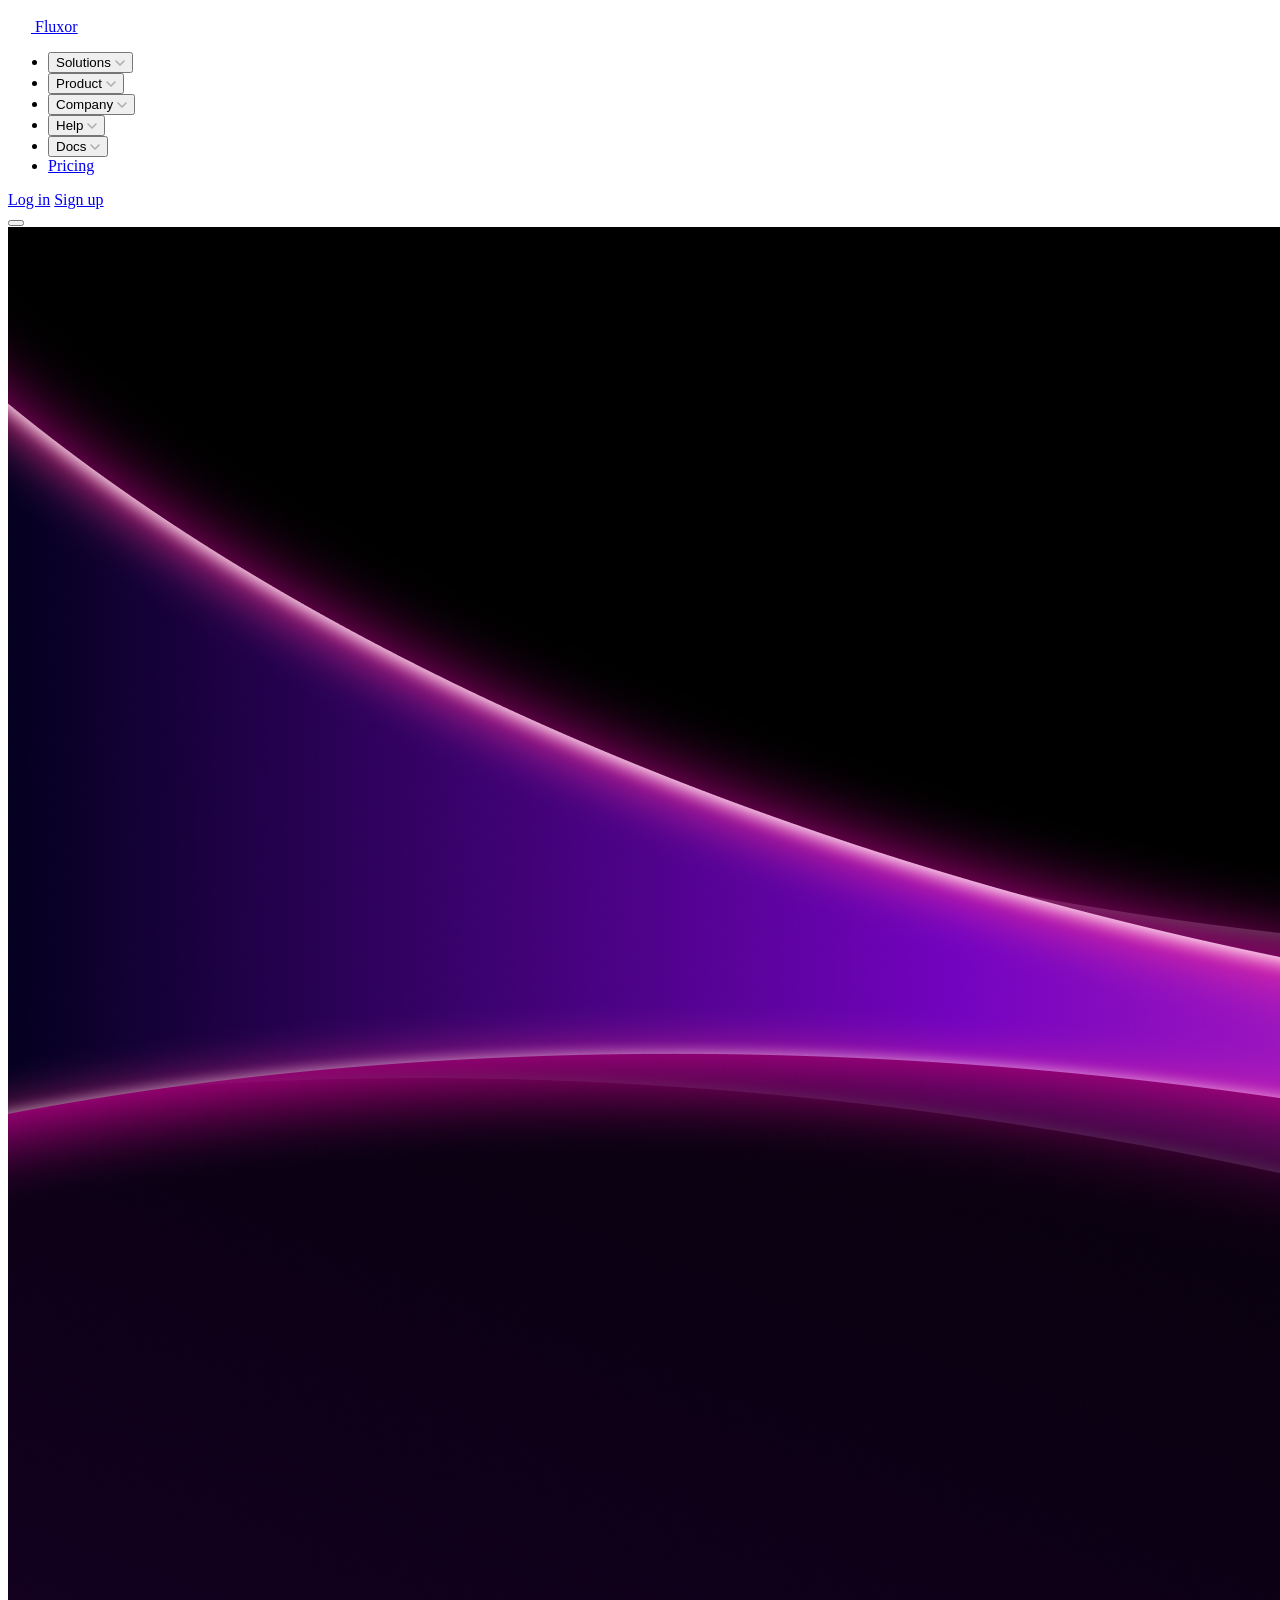
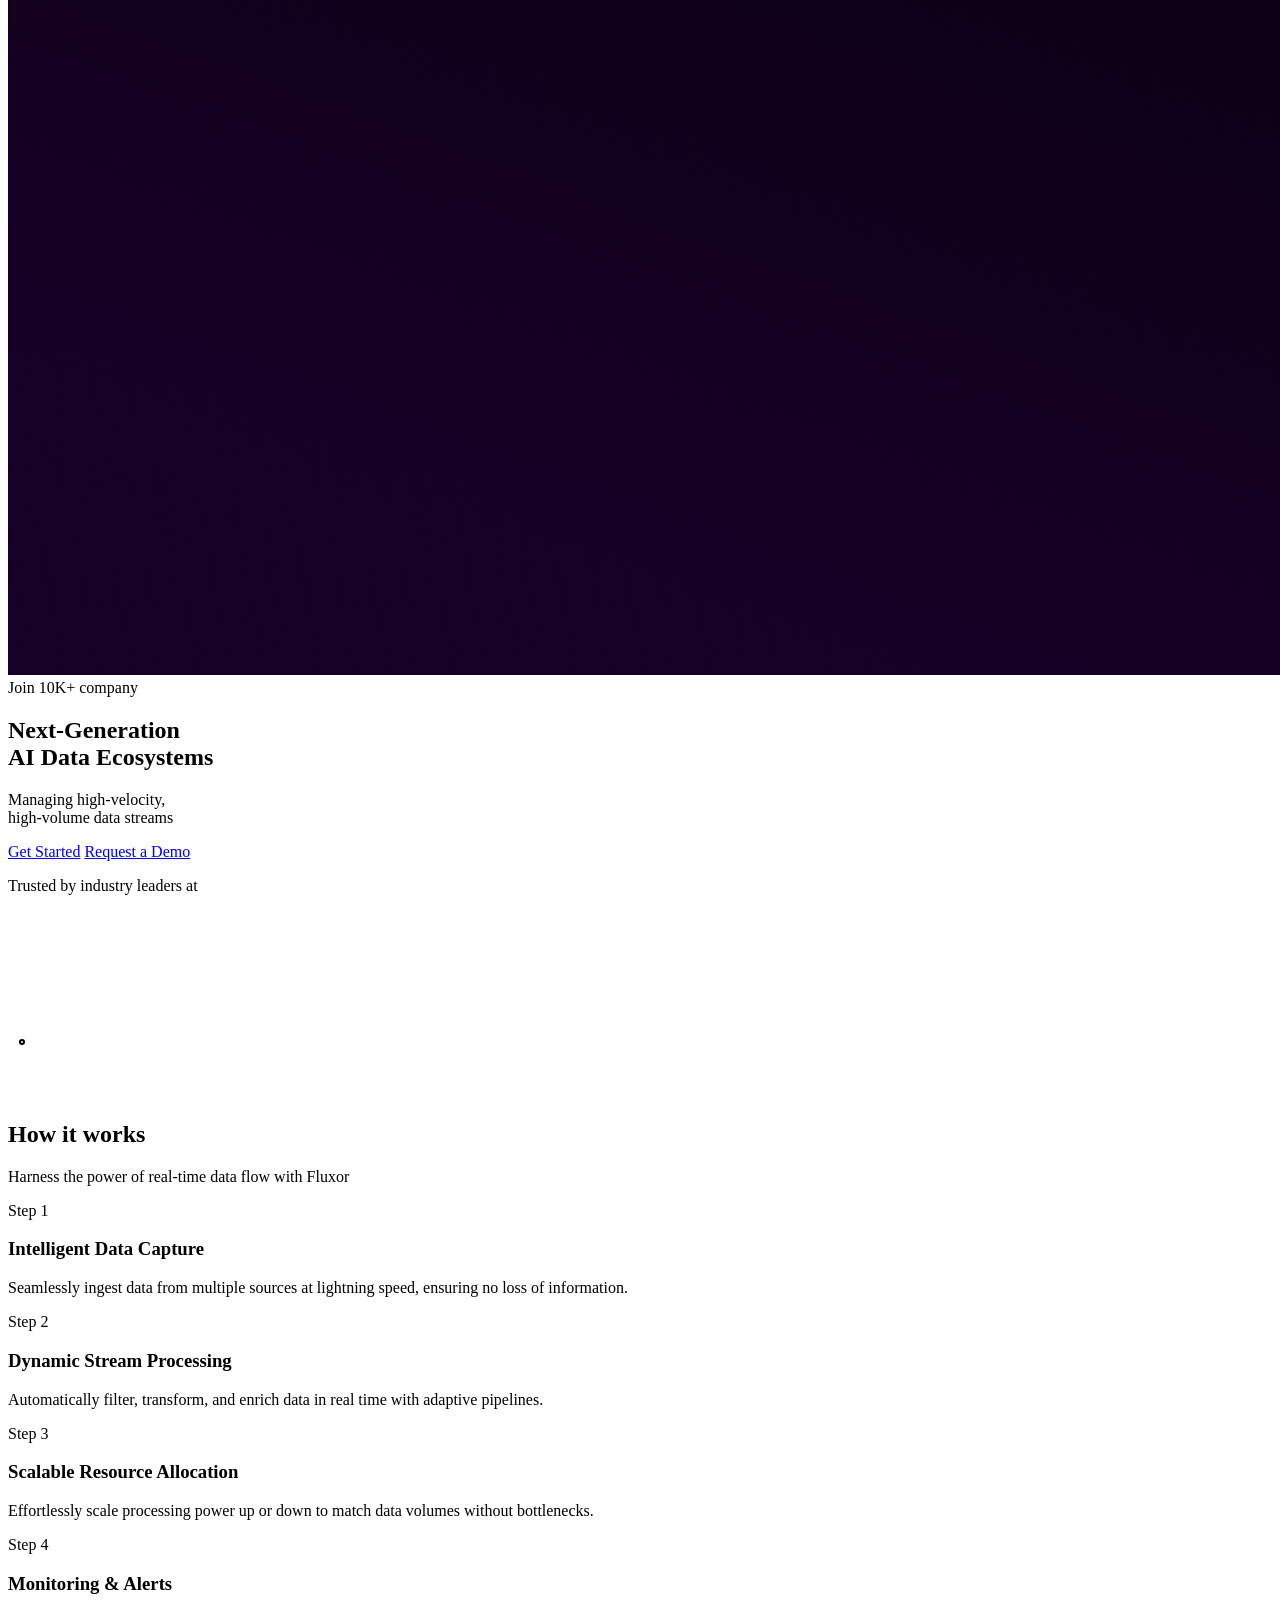
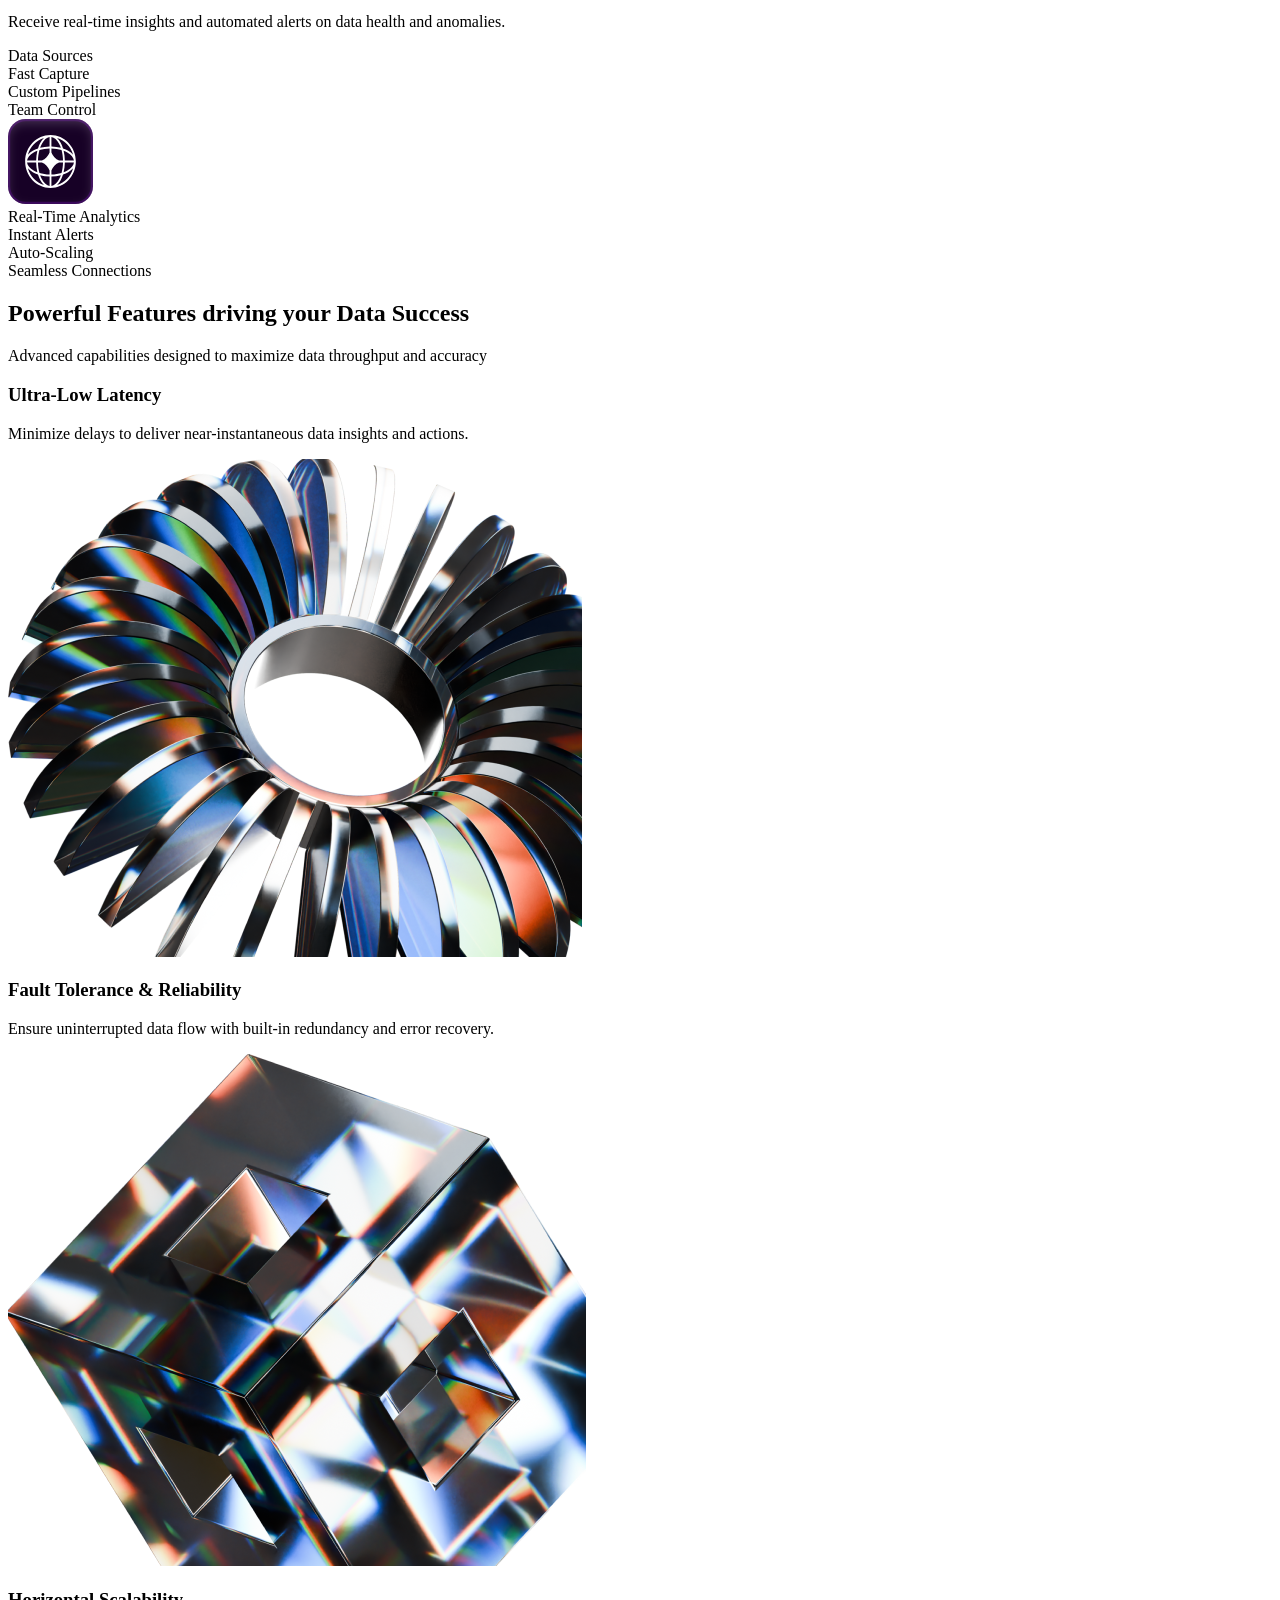
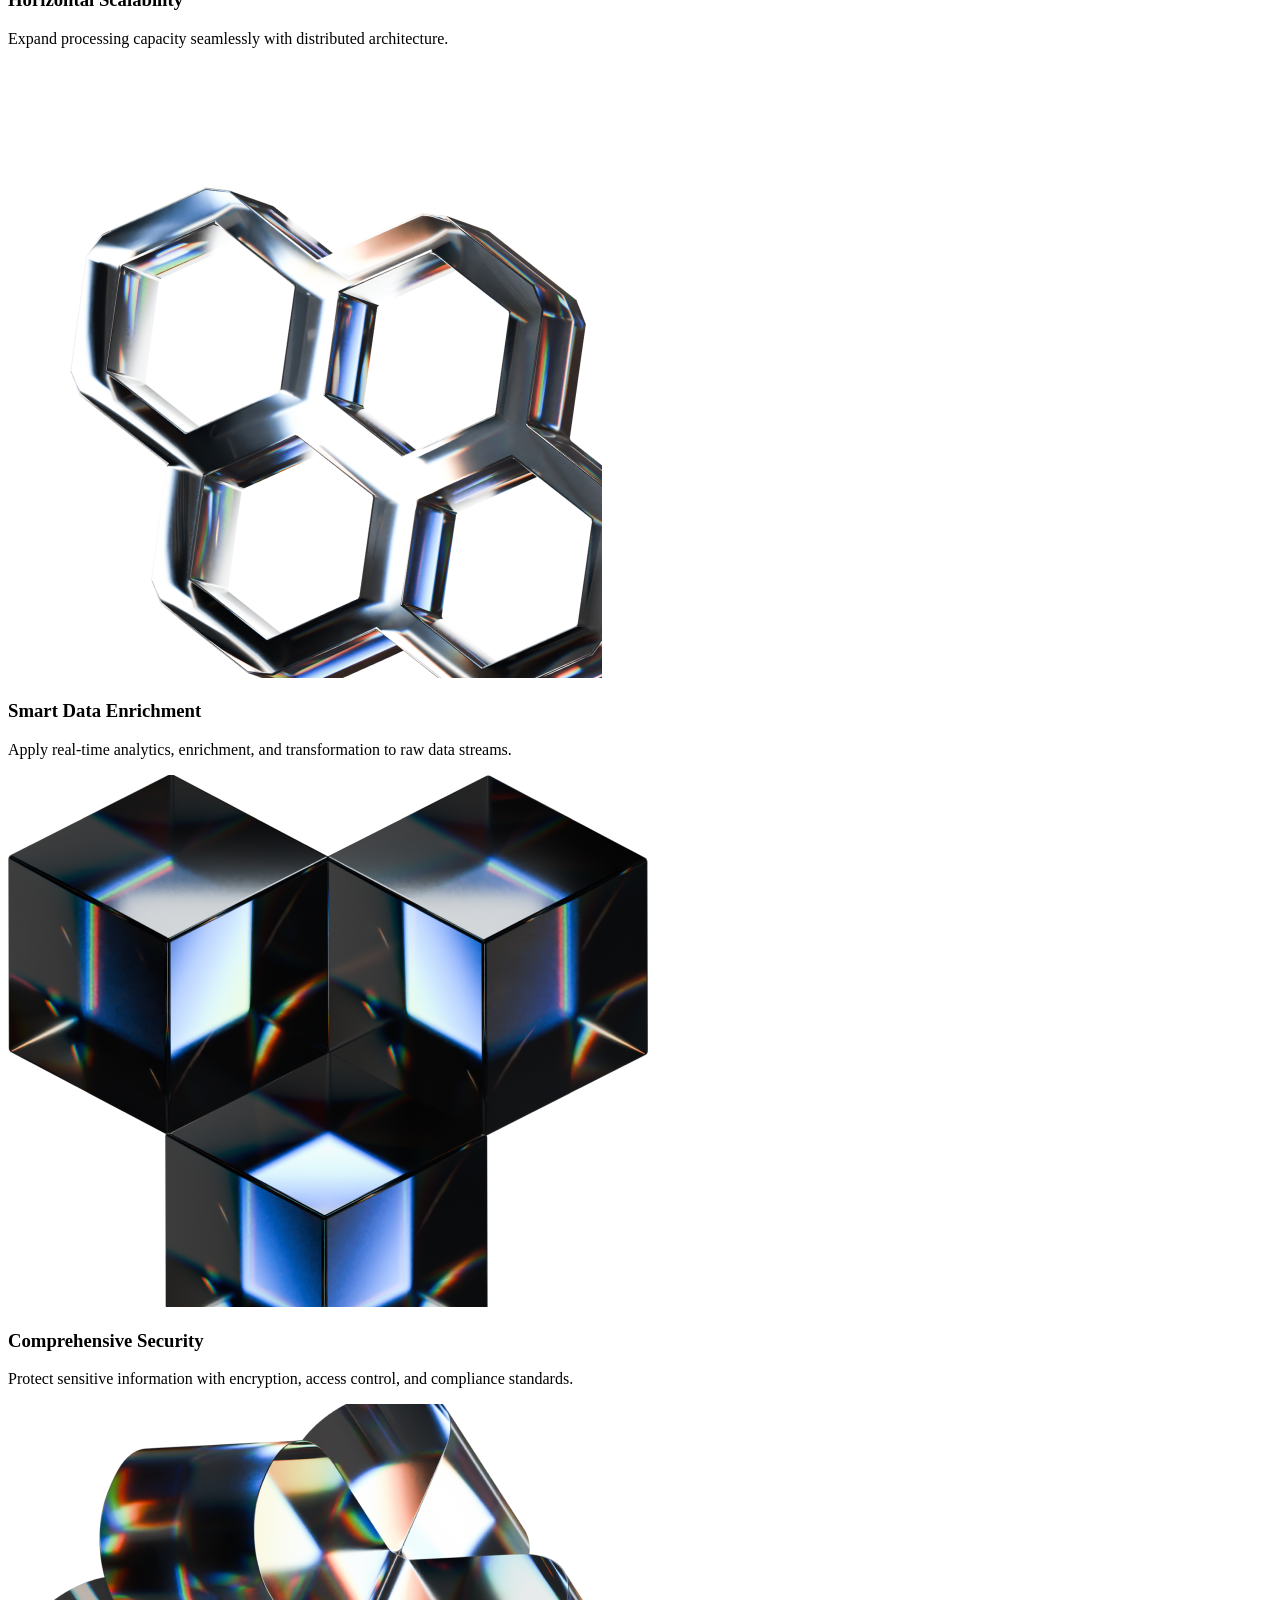
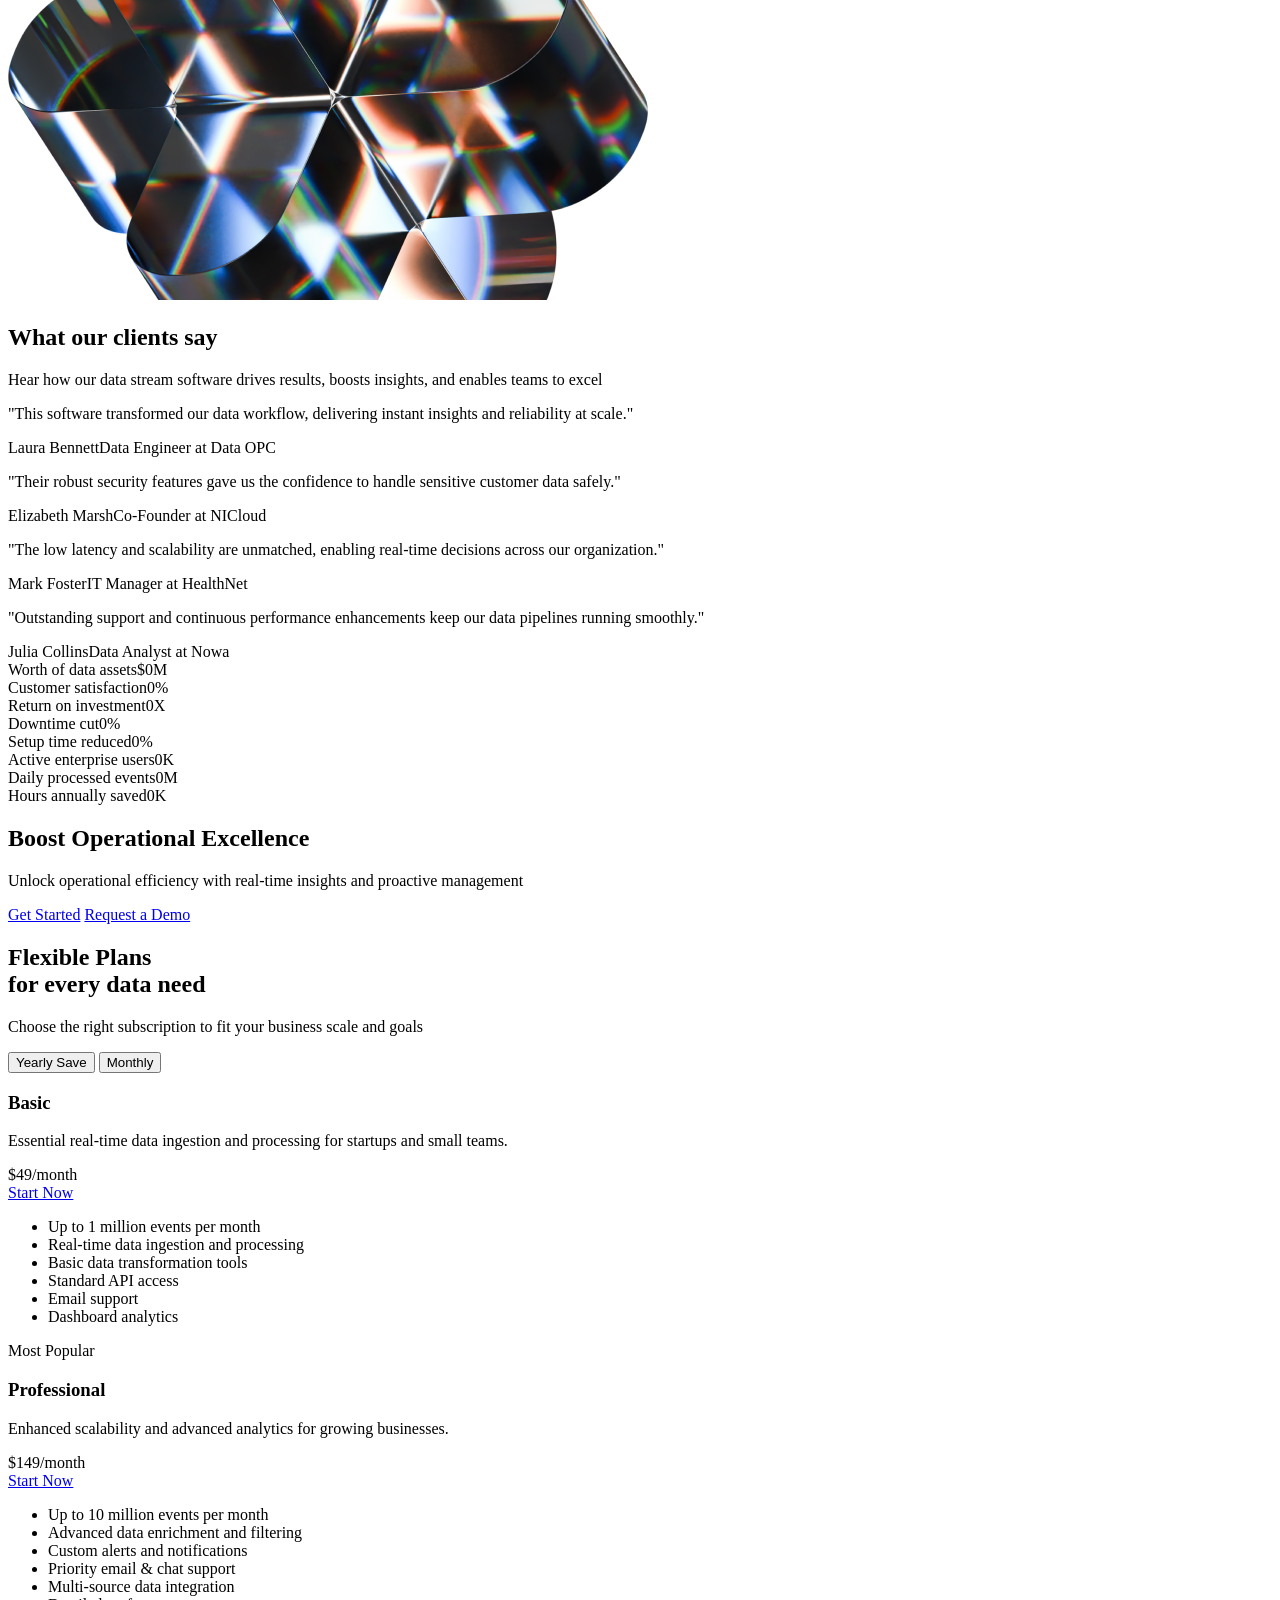
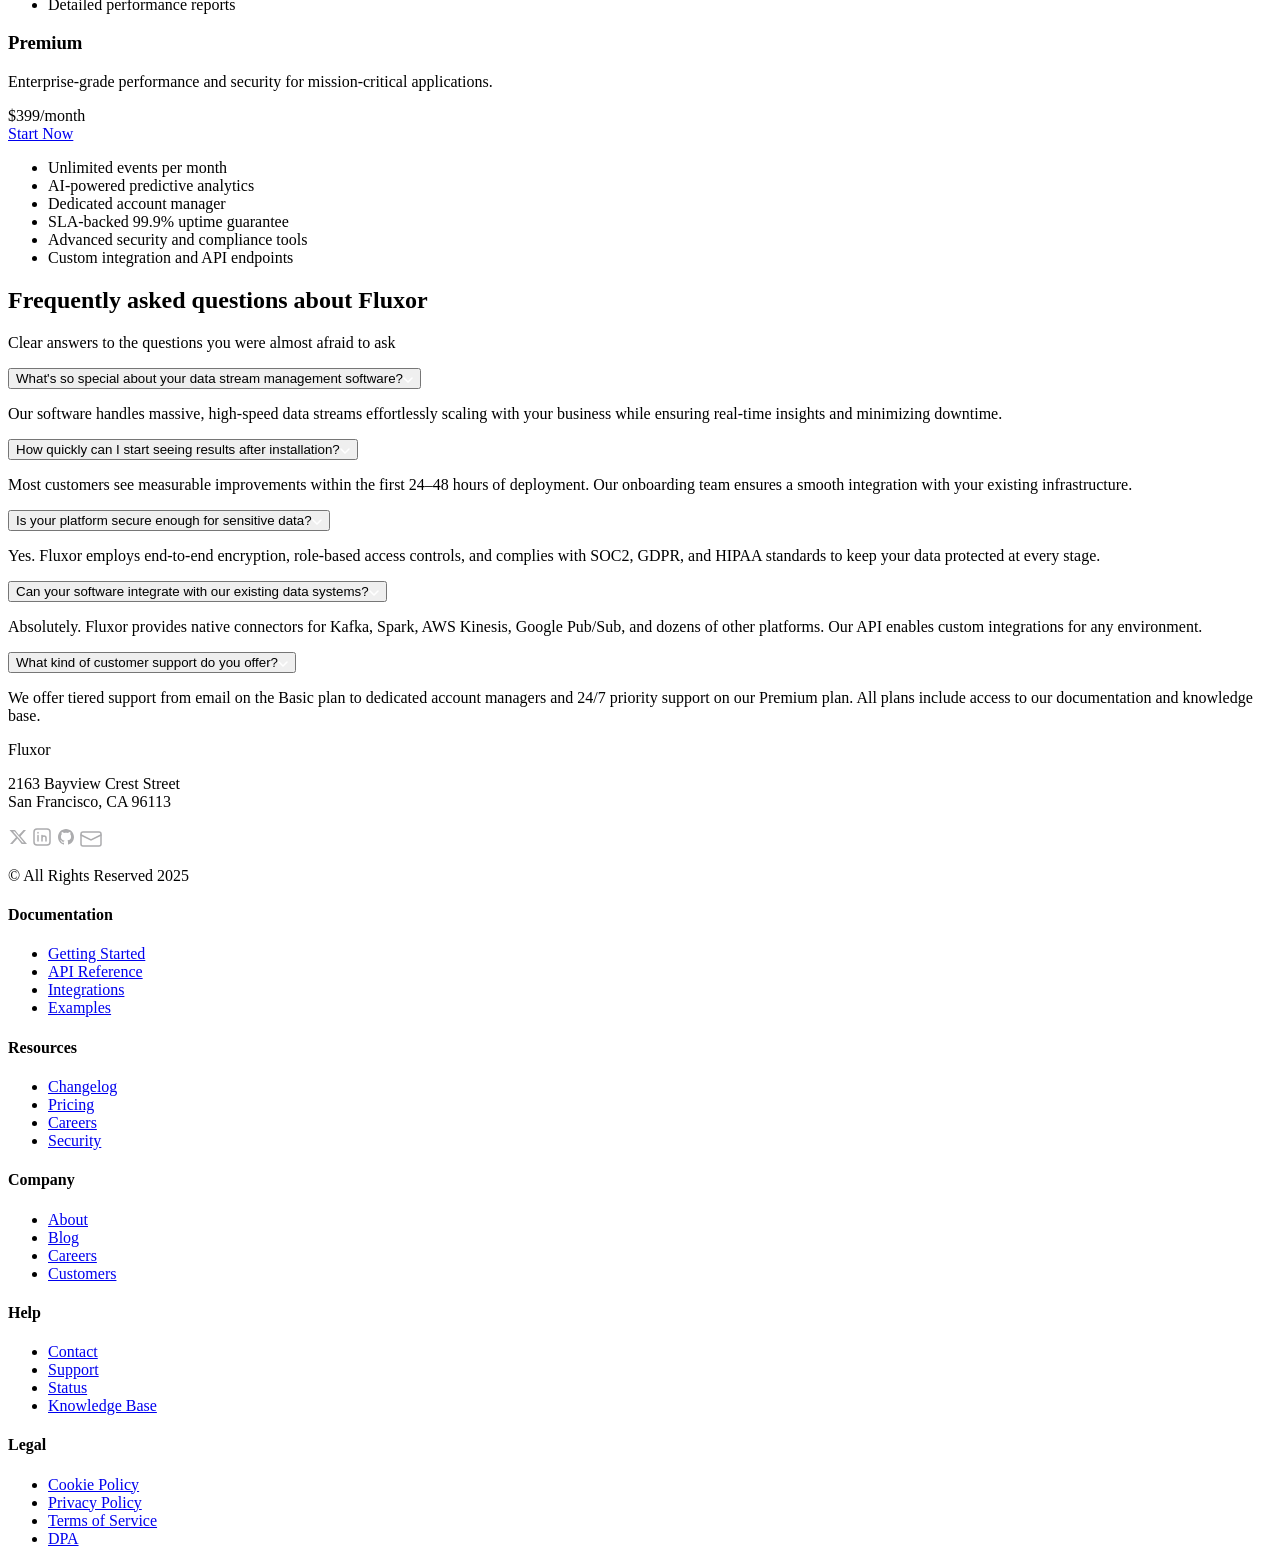
==== commit b2f3ac21: "Add files via upload" ====
--- a/index.html
+++ b/index.html
@@ -7,11 +7,11 @@
   <title>Fluxor — AI Data Ecosystems</title>
 
   <!-- Styles -->
-  <link rel="stylesheet" href="./variables.css" />
-  <link rel="stylesheet" href="./navbar.css" />
-  <link rel="stylesheet" href="./hero.css" />
-  <link rel="stylesheet" href="./sections.css" />
-  <link rel="stylesheet" href="./animations.css" />
+  <link rel="stylesheet" href="css/variables.css" />
+  <link rel="stylesheet" href="css/navbar.css" />
+  <link rel="stylesheet" href="css/hero.css" />
+  <link rel="stylesheet" href="css/sections.css" />
+  <link rel="stylesheet" href="css/animations.css" />
 </head>
 <body>
 
@@ -21,11 +21,7 @@
   <header class="navbar" id="navbar">
     <nav class="navbar__inner">
       <a href="#" class="navbar__logo">
-        <svg class="navbar__logo-icon" width="23" height="24" viewBox="0 0 23 24" fill="none" xmlns="http://www.w3.org/2000/svg">
-          <path d="M11.5 0L23 6.5V17.5L11.5 24L0 17.5V6.5L11.5 0Z" fill="white" opacity="0.9"/>
-          <path d="M11.5 4L19 8.5V15.5L11.5 20L4 15.5V8.5L11.5 4Z" fill="black"/>
-          <path d="M11.5 7L16 9.8V14.2L11.5 17L7 14.2V9.8L11.5 7Z" fill="white" opacity="0.6"/>
-        </svg>
+        <img src="assets/Logo.svg" alt="Fluxor" class="navbar__logo-icon" width="23" height="24" />
         <span class="navbar__logo-text">Fluxor</span>
       </a>
 
@@ -55,11 +51,7 @@
        ============================================= -->
   <section class="hero" id="hero">
     <div class="hero__bg" aria-hidden="true">
-      <div class="hero__bg-glow hero__bg-glow--1"></div>
-      <div class="hero__bg-glow hero__bg-glow--2"></div>
-      <div class="hero__bg-glow hero__bg-glow--3"></div>
-      <div class="hero__bg-line hero__bg-line--1"></div>
-      <div class="hero__bg-line hero__bg-line--2"></div>
+      <img class="hero__bg-img" src="assets/background-image.jpg" alt="" />
     </div>
     <div class="hero__content">
       <div class="hero__pill">
@@ -164,7 +156,7 @@
         </div>
         <div class="how__diagram-center">
           <div class="how__diagram-logo">
-            <svg width="44" height="46" viewBox="0 0 44 46" fill="none"><path d="M22 0L44 11.5V34.5L22 46L0 34.5V11.5L22 0Z" fill="white" opacity="0.9"/><path d="M22 8L36 15.5V30.5L22 38L8 30.5V15.5L22 8Z" fill="black"/><path d="M22 14L30 18.5V27.5L22 32L14 27.5V18.5L22 14Z" fill="white" opacity="0.6"/></svg>
+            <img src="assets/Logo Square.svg" alt="Fluxor" width="85" height="85" />
           </div>
         </div>
         <div class="how__diagram-card how__diagram-card--right">
@@ -191,27 +183,27 @@
         <div class="feature-card reveal">
           <h3 class="feature-card__title">Ultra-Low Latency</h3>
           <p class="feature-card__desc">Minimize delays to deliver near-instantaneous data insights and actions.</p>
-          <div class="feature-card__art" aria-hidden="true"><span class="art-ring art-ring--1"></span><span class="art-ring art-ring--2"></span><span class="art-ring art-ring--3"></span></div>
+          <div class="feature-card__art" aria-hidden="true"><img src="assets/Ring Abstract Shape.png" alt="" class="feature-card__art-img" /></div>
         </div>
         <div class="feature-card reveal">
           <h3 class="feature-card__title">Fault Tolerance &amp; Reliability</h3>
           <p class="feature-card__desc">Ensure uninterrupted data flow with built-in redundancy and error recovery.</p>
-          <div class="feature-card__art" aria-hidden="true"><span class="art-cube"></span></div>
+          <div class="feature-card__art" aria-hidden="true"><img src="assets/Cube Hollow Shape.png" alt="" class="feature-card__art-img" /></div>
         </div>
         <div class="feature-card reveal">
           <h3 class="feature-card__title">Horizontal Scalability</h3>
           <p class="feature-card__desc">Expand processing capacity seamlessly with distributed architecture.</p>
-          <div class="feature-card__art" aria-hidden="true"><span class="art-hex"></span></div>
+          <div class="feature-card__art" aria-hidden="true"><img src="assets/HoneyComb Shape.png" alt="" class="feature-card__art-img" /></div>
         </div>
         <div class="feature-card reveal">
           <h3 class="feature-card__title">Smart Data Enrichment</h3>
           <p class="feature-card__desc">Apply real-time analytics, enrichment, and transformation to raw data streams.</p>
-          <div class="feature-card__art" aria-hidden="true"><span class="art-cube2"></span></div>
+          <div class="feature-card__art" aria-hidden="true"><img src="assets/Cube Shape.png" alt="" class="feature-card__art-img" /></div>
         </div>
         <div class="feature-card reveal">
           <h3 class="feature-card__title">Comprehensive Security</h3>
           <p class="feature-card__desc">Protect sensitive information with encryption, access control, and compliance standards.</p>
-          <div class="feature-card__art" aria-hidden="true"><span class="art-shield"></span></div>
+          <div class="feature-card__art" aria-hidden="true"><img src="assets/Cylindrical Half Star.png" alt="" class="feature-card__art-img" /></div>
         </div>
       </div>
     </div>
@@ -416,6 +408,6 @@
   </footer>
 
   <!-- Scripts -->
-  <script src="main.js"></script>
+  <script src="js/main.js"></script>
 </body>
 </html>
